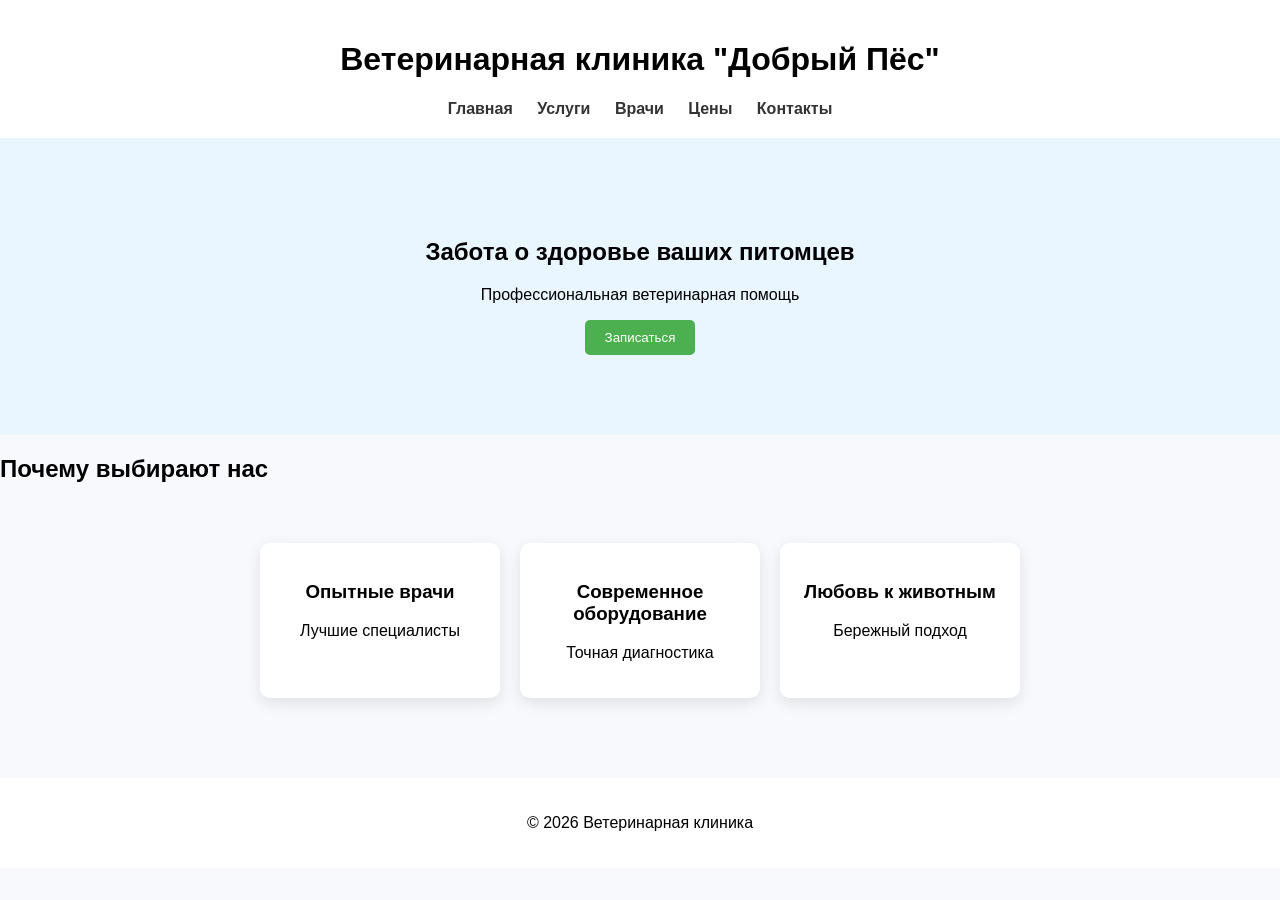
==== index.html @ 3c35ace8 "1" ====
<!DOCTYPE html>
<html lang="ru">
<head>
<meta charset="UTF-8">
<title>Ветеринарная клиника</title>
<link rel="stylesheet" href="style.css">
</head>

<body>

<header>
<h1>Ветеринарная клиника "Добрый Пёс"</h1>

<nav>
<a href="index.html">Главная</a>
<a href="services.html">Услуги</a>
<a href="doctors.html">Врачи</a>
<a href="prices.html">Цены</a>
<a href="contacts.html">Контакты</a>
</nav>
</header>

<section class="hero">
<h2>Забота о здоровье ваших питомцев</h2>
<p>Профессиональная ветеринарная помощь</p>
<button>Записаться</button>
</section>

<section class="info">
<h2>Почему выбирают нас</h2>

<div class="cards">

<div class="card">
<h3>Опытные врачи</h3>
<p>Лучшие специалисты</p>
</div>

<div class="card">
<h3>Современное оборудование</h3>
<p>Точная диагностика</p>
</div>

<div class="card">
<h3>Любовь к животным</h3>
<p>Бережный подход</p>
</div>

</div>
</section>

<footer>
<p>© 2026 Ветеринарная клиника</p>
</footer>

</body>
</html>
---- style.css ----
body{
font-family: Arial;
margin:0;
background:#f7f9fc;
}

header{
background:white;
padding:20px;
text-align:center;
box-shadow:0 2px 10px rgba(0,0,0,0.1);
}

nav a{
margin:10px;
text-decoration:none;
color:#333;
font-weight:bold;
}

.hero{
text-align:center;
padding:80px;
background:#e9f5ff;
}

button{
padding:10px 20px;
background:#4CAF50;
color:white;
border:none;
border-radius:5px;
}

.cards{
display:flex;
justify-content:center;
gap:20px;
padding:40px;
}

.card{
background:white;
padding:20px;
border-radius:10px;
box-shadow:0 5px 15px rgba(0,0,0,0.1);
width:200px;
text-align:center;
}

footer{
text-align:center;
padding:20px;
background:white;
margin-top:40px;
}
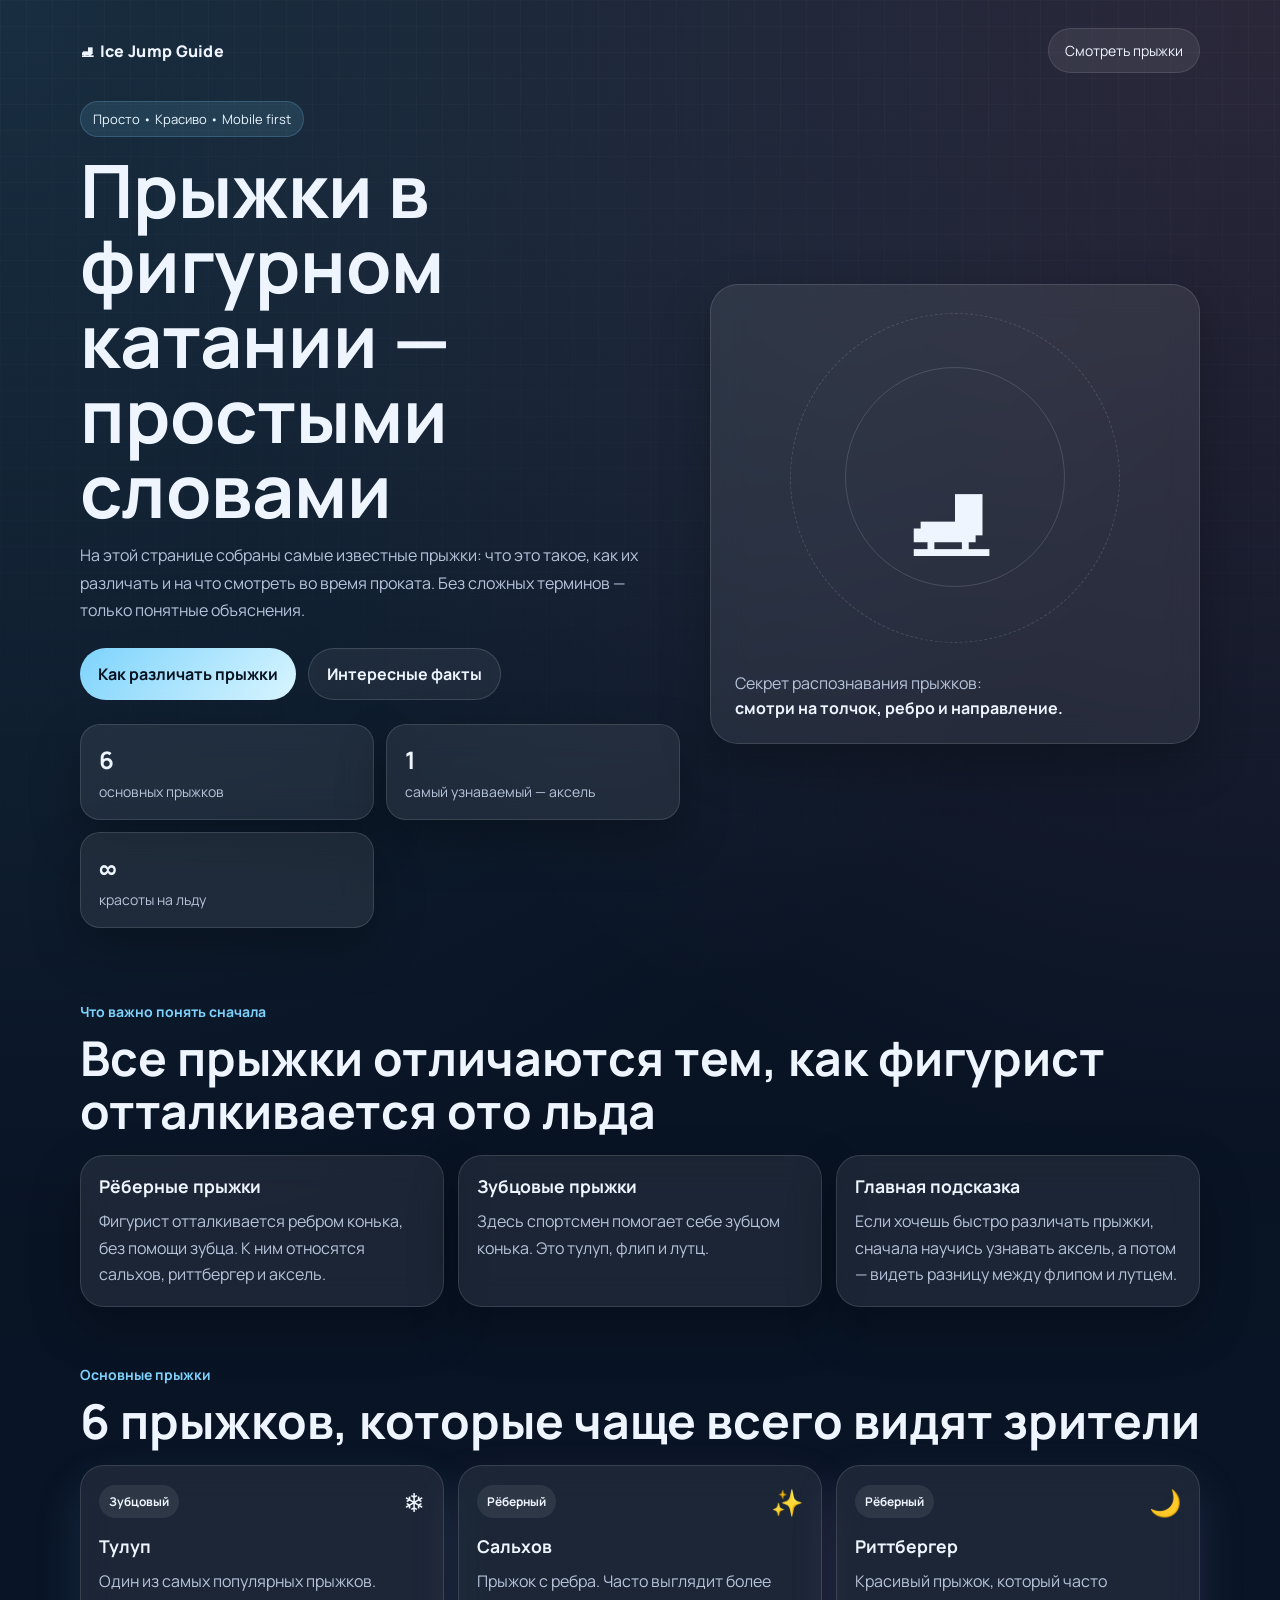
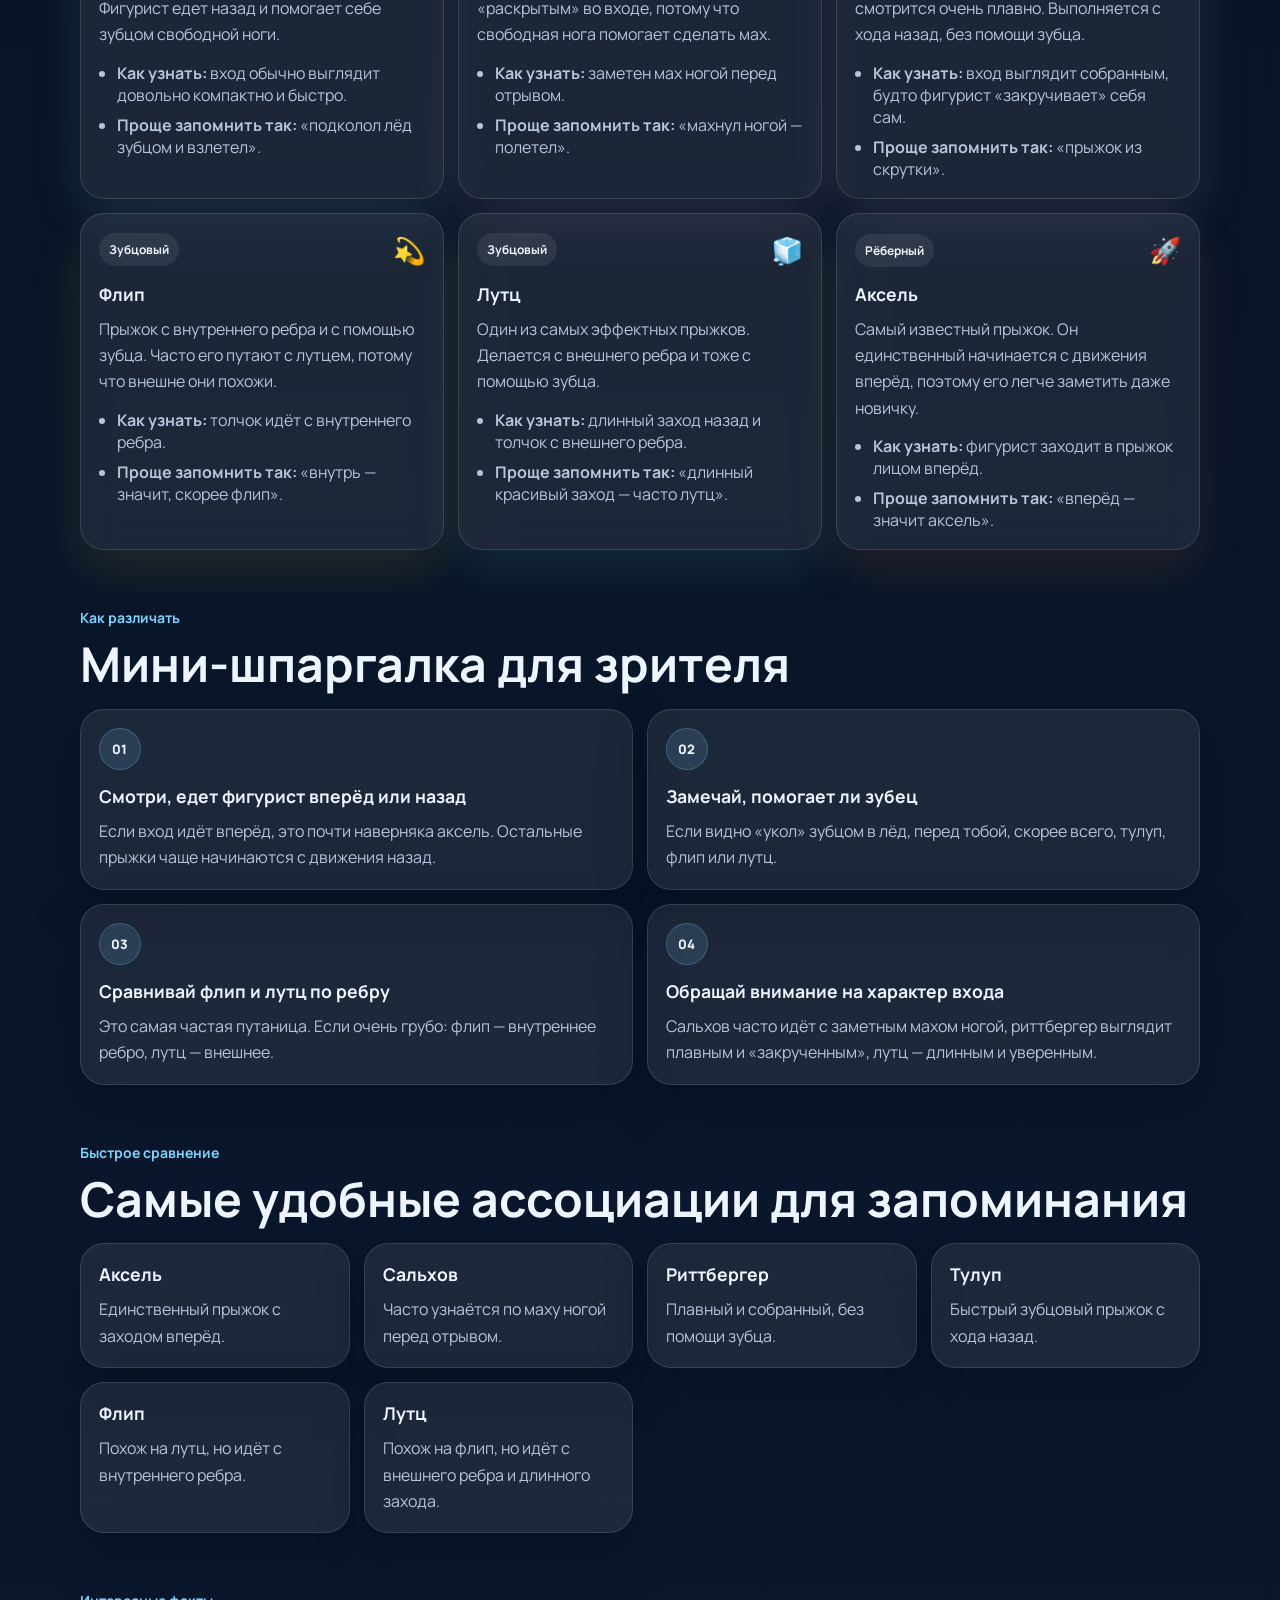
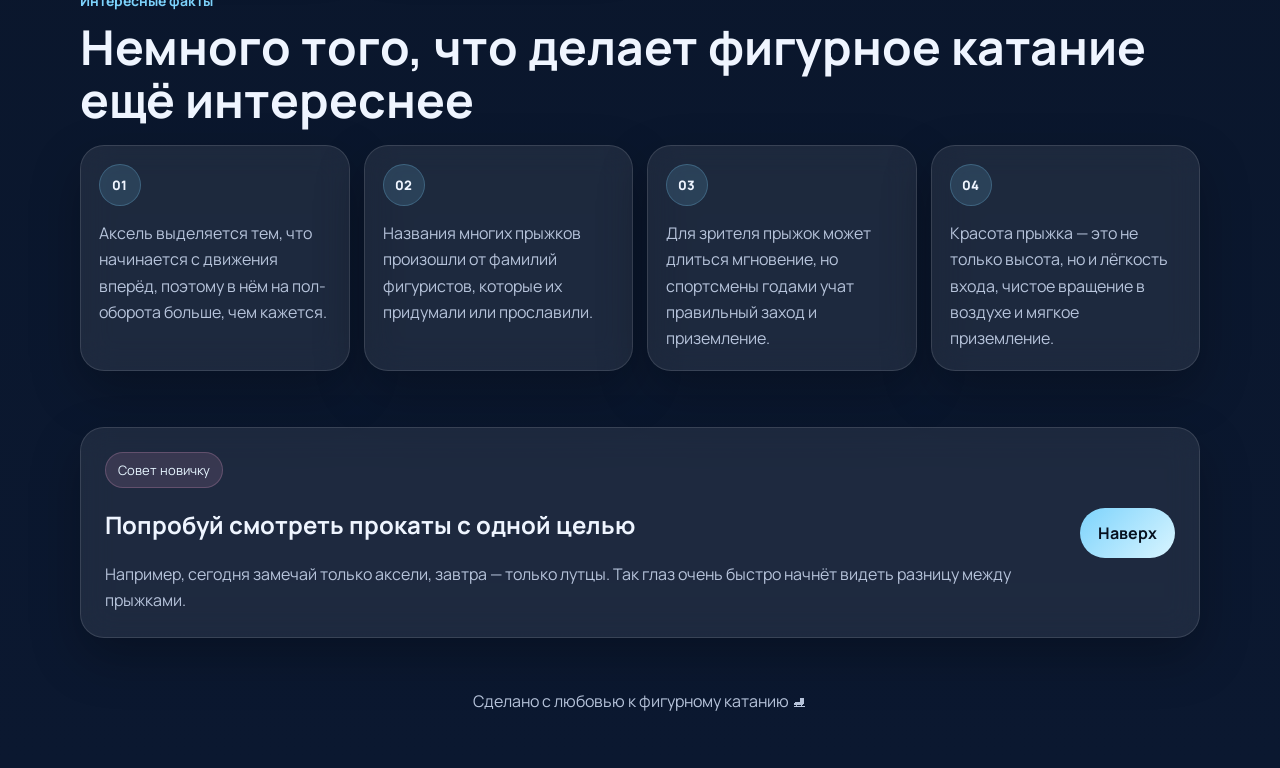
==== commit 9872c71e: "ss" ====
--- a/index.html
+++ b/index.html
@@ -1,57 +1,325 @@
 <!DOCTYPE html>
 <html lang="ru">
 <head>
-<meta charset="UTF-8">
-<title>Ветеринарная клиника</title>
-<link rel="stylesheet" href="style.css">
+  <meta charset="UTF-8" />
+  <meta name="viewport" content="width=device-width, initial-scale=1.0" />
+  <title>Прыжки в фигурном катании</title>
+  <meta name="description" content="Красивый mobile-first сайт о прыжках в фигурном катании: простые объяснения, как различать прыжки и интересные факты." />
+  <link rel="preconnect" href="https://fonts.googleapis.com">
+  <link rel="preconnect" href="https://fonts.gstatic.com" crossorigin>
+  <link href="https://fonts.googleapis.com/css2?family=Manrope:wght@400;500;700;800&display=swap" rel="stylesheet">
+  <link rel="stylesheet" href="style.css" />
 </head>
-
 <body>
-
-<header>
-<h1>Ветеринарная клиника "Добрый Пёс"</h1>
-
-<nav>
-<a href="index.html">Главная</a>
-<a href="services.html">Услуги</a>
-<a href="doctors.html">Врачи</a>
-<a href="prices.html">Цены</a>
-<a href="contacts.html">Контакты</a>
-</nav>
-</header>
-
-<section class="hero">
-<h2>Забота о здоровье ваших питомцев</h2>
-<p>Профессиональная ветеринарная помощь</p>
-<button>Записаться</button>
-</section>
-
-<section class="info">
-<h2>Почему выбирают нас</h2>
-
-<div class="cards">
-
-<div class="card">
-<h3>Опытные врачи</h3>
-<p>Лучшие специалисты</p>
-</div>
-
-<div class="card">
-<h3>Современное оборудование</h3>
-<p>Точная диагностика</p>
-</div>
-
-<div class="card">
-<h3>Любовь к животным</h3>
-<p>Бережный подход</p>
-</div>
-
-</div>
-</section>
-
-<footer>
-<p>© 2026 Ветеринарная клиника</p>
-</footer>
-
+  <div class="page-bg"></div>
+
+  <header class="hero container">
+    <nav class="nav">
+      <div class="logo">⛸ Ice Jump Guide</div>
+      <a class="nav-btn" href="#jumps">Смотреть прыжки</a>
+    </nav>
+
+    <div class="hero__content">
+      <div class="hero__text">
+        <span class="badge">Просто • Красиво • Mobile first</span>
+        <h1>Прыжки в фигурном катании — простыми словами</h1>
+        <p>
+          На этой странице собраны самые известные прыжки: что это такое,
+          как их различать и на что смотреть во время проката.
+          Без сложных терминов — только понятные объяснения.
+        </p>
+
+        <div class="hero__actions">
+          <a href="#difference" class="btn btn--primary">Как различать прыжки</a>
+          <a href="#facts" class="btn btn--secondary">Интересные факты</a>
+        </div>
+
+        <div class="stats">
+          <article class="stat-card">
+            <strong>6</strong>
+            <span>основных прыжков</span>
+          </article>
+          <article class="stat-card">
+            <strong>1</strong>
+            <span>самый узнаваемый — аксель</span>
+          </article>
+          <article class="stat-card">
+            <strong>∞</strong>
+            <span>красоты на льду</span>
+          </article>
+        </div>
+      </div>
+
+      <div class="hero__visual" aria-hidden="true">
+        <div class="skater-card glass">
+          <div class="orbit orbit--1"></div>
+          <div class="orbit orbit--2"></div>
+          <div class="skater">⛸</div>
+          <p>Секрет распознавания прыжков:</p>
+          <strong>смотри на толчок, ребро и направление.</strong>
+        </div>
+      </div>
+    </div>
+  </header>
+
+  <main>
+    <section class="section container" id="about">
+      <div class="section-title">
+        <span>Что важно понять сначала</span>
+        <h2>Все прыжки отличаются тем, как фигурист отталкивается ото льда</h2>
+      </div>
+
+      <div class="info-grid">
+        <article class="info-card glass">
+          <h3>Рёберные прыжки</h3>
+          <p>
+            Фигурист отталкивается ребром конька, без помощи зубца.
+            К ним относятся сальхов, риттбергер и аксель.
+          </p>
+        </article>
+        <article class="info-card glass">
+          <h3>Зубцовые прыжки</h3>
+          <p>
+            Здесь спортсмен помогает себе зубцом конька.
+            Это тулуп, флип и лутц.
+          </p>
+        </article>
+        <article class="info-card glass">
+          <h3>Главная подсказка</h3>
+          <p>
+            Если хочешь быстро различать прыжки, сначала научись узнавать аксель,
+            а потом — видеть разницу между флипом и лутцем.
+          </p>
+        </article>
+      </div>
+    </section>
+
+    <section class="section container" id="jumps">
+      <div class="section-title">
+        <span>Основные прыжки</span>
+        <h2>6 прыжков, которые чаще всего видят зрители</h2>
+      </div>
+
+      <div class="jump-grid">
+        <article class="jump-card glass accent-blue">
+          <div class="jump-card__top">
+            <span class="jump-tag">Зубцовый</span>
+            <span class="jump-icon">❄️</span>
+          </div>
+          <h3>Тулуп</h3>
+          <p>
+            Один из самых популярных прыжков. Фигурист едет назад и помогает себе
+            зубцом свободной ноги.
+          </p>
+          <ul>
+            <li><strong>Как узнать:</strong> вход обычно выглядит довольно компактно и быстро.</li>
+            <li><strong>Проще запомнить так:</strong> «подколол лёд зубцом и взлетел».</li>
+          </ul>
+        </article>
+
+        <article class="jump-card glass accent-pink">
+          <div class="jump-card__top">
+            <span class="jump-tag">Рёберный</span>
+            <span class="jump-icon">✨</span>
+          </div>
+          <h3>Сальхов</h3>
+          <p>
+            Прыжок с ребра. Часто выглядит более «раскрытым» во входе, потому что
+            свободная нога помогает сделать мах.
+          </p>
+          <ul>
+            <li><strong>Как узнать:</strong> заметен мах ногой перед отрывом.</li>
+            <li><strong>Проще запомнить так:</strong> «махнул ногой — полетел».</li>
+          </ul>
+        </article>
+
+        <article class="jump-card glass accent-lilac">
+          <div class="jump-card__top">
+            <span class="jump-tag">Рёберный</span>
+            <span class="jump-icon">🌙</span>
+          </div>
+          <h3>Риттбергер</h3>
+          <p>
+            Красивый прыжок, который часто смотрится очень плавно. Выполняется с хода назад,
+            без помощи зубца.
+          </p>
+          <ul>
+            <li><strong>Как узнать:</strong> вход выглядит собранным, будто фигурист «закручивает» себя сам.</li>
+            <li><strong>Проще запомнить так:</strong> «прыжок из скрутки».</li>
+          </ul>
+        </article>
+
+        <article class="jump-card glass accent-gold">
+          <div class="jump-card__top">
+            <span class="jump-tag">Зубцовый</span>
+            <span class="jump-icon">💫</span>
+          </div>
+          <h3>Флип</h3>
+          <p>
+            Прыжок с внутреннего ребра и с помощью зубца. Часто его путают с лутцем,
+            потому что внешне они похожи.
+          </p>
+          <ul>
+            <li><strong>Как узнать:</strong> толчок идёт с внутреннего ребра.</li>
+            <li><strong>Проще запомнить так:</strong> «внутрь — значит, скорее флип».</li>
+          </ul>
+        </article>
+
+        <article class="jump-card glass accent-mint">
+          <div class="jump-card__top">
+            <span class="jump-tag">Зубцовый</span>
+            <span class="jump-icon">🧊</span>
+          </div>
+          <h3>Лутц</h3>
+          <p>
+            Один из самых эффектных прыжков. Делается с внешнего ребра и тоже с помощью зубца.
+          </p>
+          <ul>
+            <li><strong>Как узнать:</strong> длинный заход назад и толчок с внешнего ребра.</li>
+            <li><strong>Проще запомнить так:</strong> «длинный красивый заход — часто лутц».</li>
+          </ul>
+        </article>
+
+        <article class="jump-card glass accent-coral">
+          <div class="jump-card__top">
+            <span class="jump-tag">Рёберный</span>
+            <span class="jump-icon">🚀</span>
+          </div>
+          <h3>Аксель</h3>
+          <p>
+            Самый известный прыжок. Он единственный начинается с движения вперёд,
+            поэтому его легче заметить даже новичку.
+          </p>
+          <ul>
+            <li><strong>Как узнать:</strong> фигурист заходит в прыжок лицом вперёд.</li>
+            <li><strong>Проще запомнить так:</strong> «вперёд — значит аксель».</li>
+          </ul>
+        </article>
+      </div>
+    </section>
+
+    <section class="section container" id="difference">
+      <div class="section-title">
+        <span>Как различать</span>
+        <h2>Мини-шпаргалка для зрителя</h2>
+      </div>
+
+      <div class="steps">
+        <article class="step glass">
+          <span class="step-num">01</span>
+          <h3>Смотри, едет фигурист вперёд или назад</h3>
+          <p>
+            Если вход идёт вперёд, это почти наверняка аксель.
+            Остальные прыжки чаще начинаются с движения назад.
+          </p>
+        </article>
+
+        <article class="step glass">
+          <span class="step-num">02</span>
+          <h3>Замечай, помогает ли зубец</h3>
+          <p>
+            Если видно «укол» зубцом в лёд, перед тобой, скорее всего,
+            тулуп, флип или лутц.
+          </p>
+        </article>
+
+        <article class="step glass">
+          <span class="step-num">03</span>
+          <h3>Сравнивай флип и лутц по ребру</h3>
+          <p>
+            Это самая частая путаница. Если очень грубо:
+            флип — внутреннее ребро, лутц — внешнее.
+          </p>
+        </article>
+
+        <article class="step glass">
+          <span class="step-num">04</span>
+          <h3>Обращай внимание на характер входа</h3>
+          <p>
+            Сальхов часто идёт с заметным махом ногой, риттбергер выглядит
+            плавным и «закрученным», лутц — длинным и уверенным.
+          </p>
+        </article>
+      </div>
+    </section>
+
+    <section class="section container" id="compare">
+      <div class="section-title">
+        <span>Быстрое сравнение</span>
+        <h2>Самые удобные ассоциации для запоминания</h2>
+      </div>
+
+      <div class="compare-grid">
+        <article class="compare-card glass">
+          <h3>Аксель</h3>
+          <p>Единственный прыжок с заходом вперёд.</p>
+        </article>
+        <article class="compare-card glass">
+          <h3>Сальхов</h3>
+          <p>Часто узнаётся по маху ногой перед отрывом.</p>
+        </article>
+        <article class="compare-card glass">
+          <h3>Риттбергер</h3>
+          <p>Плавный и собранный, без помощи зубца.</p>
+        </article>
+        <article class="compare-card glass">
+          <h3>Тулуп</h3>
+          <p>Быстрый зубцовый прыжок с хода назад.</p>
+        </article>
+        <article class="compare-card glass">
+          <h3>Флип</h3>
+          <p>Похож на лутц, но идёт с внутреннего ребра.</p>
+        </article>
+        <article class="compare-card glass">
+          <h3>Лутц</h3>
+          <p>Похож на флип, но идёт с внешнего ребра и длинного захода.</p>
+        </article>
+      </div>
+    </section>
+
+    <section class="section container" id="facts">
+      <div class="section-title">
+        <span>Интересные факты</span>
+        <h2>Немного того, что делает фигурное катание ещё интереснее</h2>
+      </div>
+
+      <div class="facts-grid">
+        <article class="fact-card glass">
+          <span>01</span>
+          <p>Аксель выделяется тем, что начинается с движения вперёд, поэтому в нём на пол-оборота больше, чем кажется.</p>
+        </article>
+        <article class="fact-card glass">
+          <span>02</span>
+          <p>Названия многих прыжков произошли от фамилий фигуристов, которые их придумали или прославили.</p>
+        </article>
+        <article class="fact-card glass">
+          <span>03</span>
+          <p>Для зрителя прыжок может длиться мгновение, но спортсмены годами учат правильный заход и приземление.</p>
+        </article>
+        <article class="fact-card glass">
+          <span>04</span>
+          <p>Красота прыжка — это не только высота, но и лёгкость входа, чистое вращение в воздухе и мягкое приземление.</p>
+        </article>
+      </div>
+    </section>
+
+    <section class="section container" id="tips">
+      <div class="tips glass">
+        <div>
+          <span class="badge badge--soft">Совет новичку</span>
+          <h2>Попробуй смотреть прокаты с одной целью</h2>
+          <p>
+            Например, сегодня замечай только аксели, завтра — только лутцы.
+            Так глаз очень быстро начнёт видеть разницу между прыжками.
+          </p>
+        </div>
+        <a class="btn btn--primary" href="#top" onclick="window.scrollTo({ top: 0, behavior: 'smooth' }); return false;">Наверх</a>
+      </div>
+    </section>
+  </main>
+
+  <footer class="footer container">
+    <p>Сделано с любовью к фигурному катанию ⛸</p>
+  </footer>
 </body>
-</html>+</html>
--- a/style.css
+++ b/style.css
@@ -1,56 +1,442 @@
-body{
-font-family: Arial;
-margin:0;
-background:#f7f9fc;
-}
-
-header{
-background:white;
-padding:20px;
-text-align:center;
-box-shadow:0 2px 10px rgba(0,0,0,0.1);
-}
-
-nav a{
-margin:10px;
-text-decoration:none;
-color:#333;
-font-weight:bold;
-}
-
-.hero{
-text-align:center;
-padding:80px;
-background:#e9f5ff;
-}
-
-button{
-padding:10px 20px;
-background:#4CAF50;
-color:white;
-border:none;
-border-radius:5px;
-}
-
-.cards{
-display:flex;
-justify-content:center;
-gap:20px;
-padding:40px;
-}
-
-.card{
-background:white;
-padding:20px;
-border-radius:10px;
-box-shadow:0 5px 15px rgba(0,0,0,0.1);
-width:200px;
-text-align:center;
-}
-
-footer{
-text-align:center;
-padding:20px;
-background:white;
-margin-top:40px;
-}+:root {
+  --bg: #07111f;
+  --bg-soft: #0e1b31;
+  --text: #eff5ff;
+  --muted: #b7c4db;
+  --card: rgba(255, 255, 255, 0.08);
+  --stroke: rgba(255, 255, 255, 0.12);
+  --primary: #7dd3fc;
+  --secondary: #f9a8d4;
+  --accent: #c4b5fd;
+  --shadow: 0 20px 50px rgba(0, 0, 0, 0.25);
+  --radius: 24px;
+  --container: 1120px;
+}
+
+* {
+  box-sizing: border-box;
+}
+
+html {
+  scroll-behavior: smooth;
+}
+
+body {
+  margin: 0;
+  font-family: 'Manrope', system-ui, -apple-system, BlinkMacSystemFont, 'Segoe UI', sans-serif;
+  color: var(--text);
+  background:
+    radial-gradient(circle at top left, rgba(125, 211, 252, 0.15), transparent 30%),
+    radial-gradient(circle at top right, rgba(249, 168, 212, 0.15), transparent 28%),
+    linear-gradient(180deg, #07111f 0%, #091426 40%, #0b1830 100%);
+  min-height: 100vh;
+}
+
+img {
+  max-width: 100%;
+  display: block;
+}
+
+.page-bg {
+  position: fixed;
+  inset: 0;
+  pointer-events: none;
+  background-image:
+    linear-gradient(rgba(255, 255, 255, 0.025) 1px, transparent 1px),
+    linear-gradient(90deg, rgba(255, 255, 255, 0.025) 1px, transparent 1px);
+  background-size: 26px 26px;
+  mask-image: linear-gradient(180deg, rgba(0,0,0,0.85), rgba(0,0,0,0.2));
+}
+
+.container {
+  width: min(calc(100% - 32px), var(--container));
+  margin-inline: auto;
+}
+
+.hero {
+  padding: 20px 0 32px;
+}
+
+.nav {
+  display: flex;
+  align-items: center;
+  justify-content: space-between;
+  gap: 16px;
+  margin-bottom: 28px;
+}
+
+.logo {
+  font-weight: 800;
+  letter-spacing: 0.02em;
+}
+
+.nav-btn,
+.btn {
+  text-decoration: none;
+  display: inline-flex;
+  align-items: center;
+  justify-content: center;
+  border-radius: 999px;
+  transition: transform 0.25s ease, background 0.25s ease, border-color 0.25s ease;
+}
+
+.nav-btn {
+  padding: 12px 16px;
+  font-size: 14px;
+  color: var(--text);
+  background: rgba(255, 255, 255, 0.08);
+  border: 1px solid rgba(255, 255, 255, 0.1);
+}
+
+.nav-btn:hover,
+.btn:hover {
+  transform: translateY(-2px);
+}
+
+.hero__content {
+  display: grid;
+  gap: 22px;
+}
+
+.badge {
+  display: inline-flex;
+  padding: 8px 12px;
+  border-radius: 999px;
+  font-size: 13px;
+  color: #e6f5ff;
+  background: rgba(125, 211, 252, 0.12);
+  border: 1px solid rgba(125, 211, 252, 0.2);
+}
+
+.badge--soft {
+  background: rgba(249, 168, 212, 0.12);
+  border-color: rgba(249, 168, 212, 0.22);
+}
+
+.hero h1 {
+  font-size: clamp(2rem, 8vw, 4.6rem);
+  line-height: 1.02;
+  margin: 16px 0 14px;
+}
+
+.hero p {
+  color: var(--muted);
+  font-size: 16px;
+  line-height: 1.7;
+  margin: 0;
+}
+
+.hero__actions {
+  display: flex;
+  flex-direction: column;
+  gap: 12px;
+  margin-top: 24px;
+}
+
+.btn {
+  min-height: 50px;
+  padding: 14px 18px;
+  font-weight: 700;
+}
+
+.btn--primary {
+  color: #07111f;
+  background: linear-gradient(135deg, var(--primary), #d9f5ff);
+}
+
+.btn--secondary {
+  color: var(--text);
+  background: rgba(255, 255, 255, 0.06);
+  border: 1px solid rgba(255, 255, 255, 0.14);
+}
+
+.stats {
+  display: grid;
+  grid-template-columns: 1fr;
+  gap: 12px;
+  margin-top: 24px;
+}
+
+.stat-card,
+.glass {
+  background: var(--card);
+  backdrop-filter: blur(16px);
+  -webkit-backdrop-filter: blur(16px);
+  border: 1px solid var(--stroke);
+  box-shadow: var(--shadow);
+}
+
+.stat-card {
+  border-radius: 20px;
+  padding: 16px;
+}
+
+.stat-card strong {
+  display: block;
+  font-size: 24px;
+}
+
+.stat-card span {
+  display: block;
+  margin-top: 6px;
+  color: var(--muted);
+  font-size: 14px;
+}
+
+.skater-card {
+  position: relative;
+  overflow: hidden;
+  border-radius: 28px;
+  min-height: 320px;
+  padding: 24px;
+  display: flex;
+  flex-direction: column;
+  justify-content: flex-end;
+}
+
+.skater {
+  position: absolute;
+  inset: 50% auto auto 50%;
+  transform: translate(-50%, -50%);
+  font-size: 72px;
+  z-index: 2;
+}
+
+.orbit {
+  position: absolute;
+  border-radius: 999px;
+  border: 1px solid rgba(255, 255, 255, 0.14);
+}
+
+.orbit--1 {
+  width: 180px;
+  height: 180px;
+  top: 48px;
+  left: 50%;
+  transform: translateX(-50%);
+}
+
+.orbit--2 {
+  width: 260px;
+  height: 260px;
+  top: 8px;
+  left: 50%;
+  transform: translateX(-50%);
+  border-style: dashed;
+}
+
+.skater-card p,
+.skater-card strong {
+  position: relative;
+  z-index: 2;
+}
+
+.section {
+  padding: 28px 0;
+}
+
+.section-title {
+  margin-bottom: 18px;
+}
+
+.section-title span {
+  color: var(--primary);
+  font-weight: 700;
+  font-size: 14px;
+}
+
+.section-title h2 {
+  font-size: clamp(1.6rem, 5vw, 3rem);
+  line-height: 1.1;
+  margin: 10px 0 0;
+}
+
+.info-grid,
+.jump-grid,
+.steps,
+.compare-grid,
+.facts-grid {
+  display: grid;
+  grid-template-columns: 1fr;
+  gap: 14px;
+}
+
+.info-card,
+.jump-card,
+.step,
+.compare-card,
+.fact-card,
+.tips {
+  border-radius: var(--radius);
+  padding: 18px;
+}
+
+.info-card h3,
+.jump-card h3,
+.step h3,
+.compare-card h3 {
+  margin: 0 0 10px;
+  font-size: 1.1rem;
+}
+
+.info-card p,
+.jump-card p,
+.step p,
+.compare-card p,
+.fact-card p,
+.tips p {
+  margin: 0;
+  color: var(--muted);
+  line-height: 1.65;
+}
+
+.jump-card__top {
+  display: flex;
+  align-items: center;
+  justify-content: space-between;
+  margin-bottom: 14px;
+}
+
+.jump-tag {
+  display: inline-flex;
+  padding: 8px 10px;
+  border-radius: 999px;
+  font-size: 12px;
+  font-weight: 700;
+  background: rgba(255, 255, 255, 0.08);
+}
+
+.jump-icon {
+  font-size: 26px;
+}
+
+.jump-card ul {
+  padding-left: 18px;
+  margin: 14px 0 0;
+  color: var(--muted);
+}
+
+.jump-card li + li {
+  margin-top: 8px;
+}
+
+.accent-blue { box-shadow: 0 20px 50px rgba(125, 211, 252, 0.12); }
+.accent-pink { box-shadow: 0 20px 50px rgba(249, 168, 212, 0.12); }
+.accent-lilac { box-shadow: 0 20px 50px rgba(196, 181, 253, 0.12); }
+.accent-gold { box-shadow: 0 20px 50px rgba(253, 224, 71, 0.10); }
+.accent-mint { box-shadow: 0 20px 50px rgba(110, 231, 183, 0.10); }
+.accent-coral { box-shadow: 0 20px 50px rgba(251, 146, 60, 0.10); }
+
+.step {
+  position: relative;
+}
+
+.step-num,
+.fact-card span {
+  display: inline-flex;
+  width: 42px;
+  height: 42px;
+  border-radius: 50%;
+  align-items: center;
+  justify-content: center;
+  margin-bottom: 14px;
+  font-size: 13px;
+  font-weight: 800;
+  background: rgba(125, 211, 252, 0.14);
+  border: 1px solid rgba(125, 211, 252, 0.24);
+}
+
+.compare-card,
+.fact-card {
+  min-height: 100%;
+}
+
+.tips {
+  display: grid;
+  gap: 18px;
+  align-items: center;
+}
+
+.footer {
+  padding: 8px 0 40px;
+  color: var(--muted);
+  text-align: center;
+}
+
+@media (min-width: 680px) {
+  .hero {
+    padding-top: 28px;
+    padding-bottom: 44px;
+  }
+
+  .hero__actions {
+    flex-direction: row;
+    flex-wrap: wrap;
+  }
+
+  .stats,
+  .info-grid,
+  .steps,
+  .compare-grid,
+  .facts-grid {
+    grid-template-columns: repeat(2, minmax(0, 1fr));
+  }
+
+  .jump-grid {
+    grid-template-columns: repeat(2, minmax(0, 1fr));
+  }
+
+  .tips {
+    grid-template-columns: 1.5fr auto;
+    padding: 24px;
+  }
+}
+
+@media (min-width: 960px) {
+  .hero__content {
+    grid-template-columns: 1.1fr 0.9fr;
+    align-items: center;
+    gap: 30px;
+  }
+
+  .jump-grid {
+    grid-template-columns: repeat(3, minmax(0, 1fr));
+  }
+
+  .info-grid {
+    grid-template-columns: repeat(3, minmax(0, 1fr));
+  }
+
+  .steps {
+    grid-template-columns: repeat(2, minmax(0, 1fr));
+  }
+
+  .compare-grid,
+  .facts-grid {
+    grid-template-columns: repeat(4, minmax(0, 1fr));
+  }
+
+  .stat-card {
+    padding: 18px;
+  }
+
+  .skater-card {
+    min-height: 460px;
+  }
+
+  .skater {
+    font-size: 110px;
+  }
+
+  .orbit--1 {
+    width: 220px;
+    height: 220px;
+    top: 82px;
+  }
+
+  .orbit--2 {
+    width: 330px;
+    height: 330px;
+    top: 28px;
+  }
+}
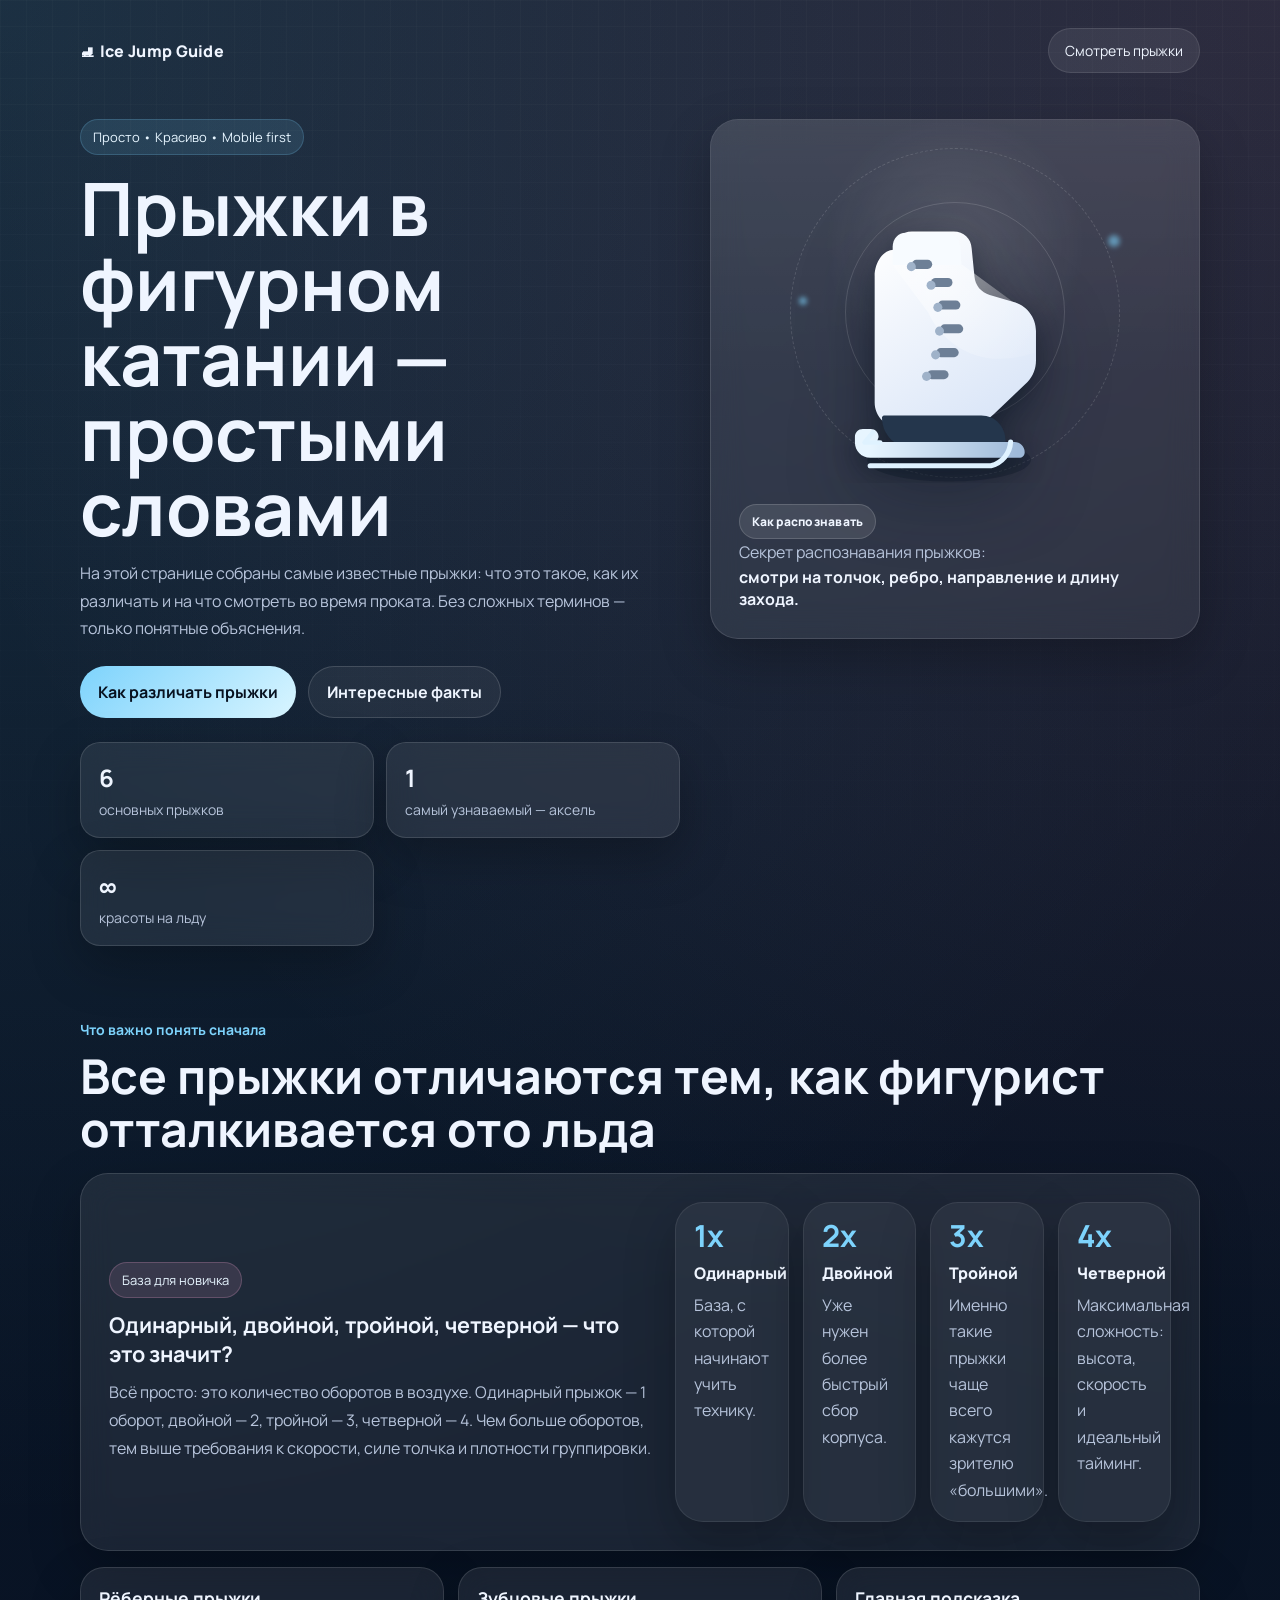
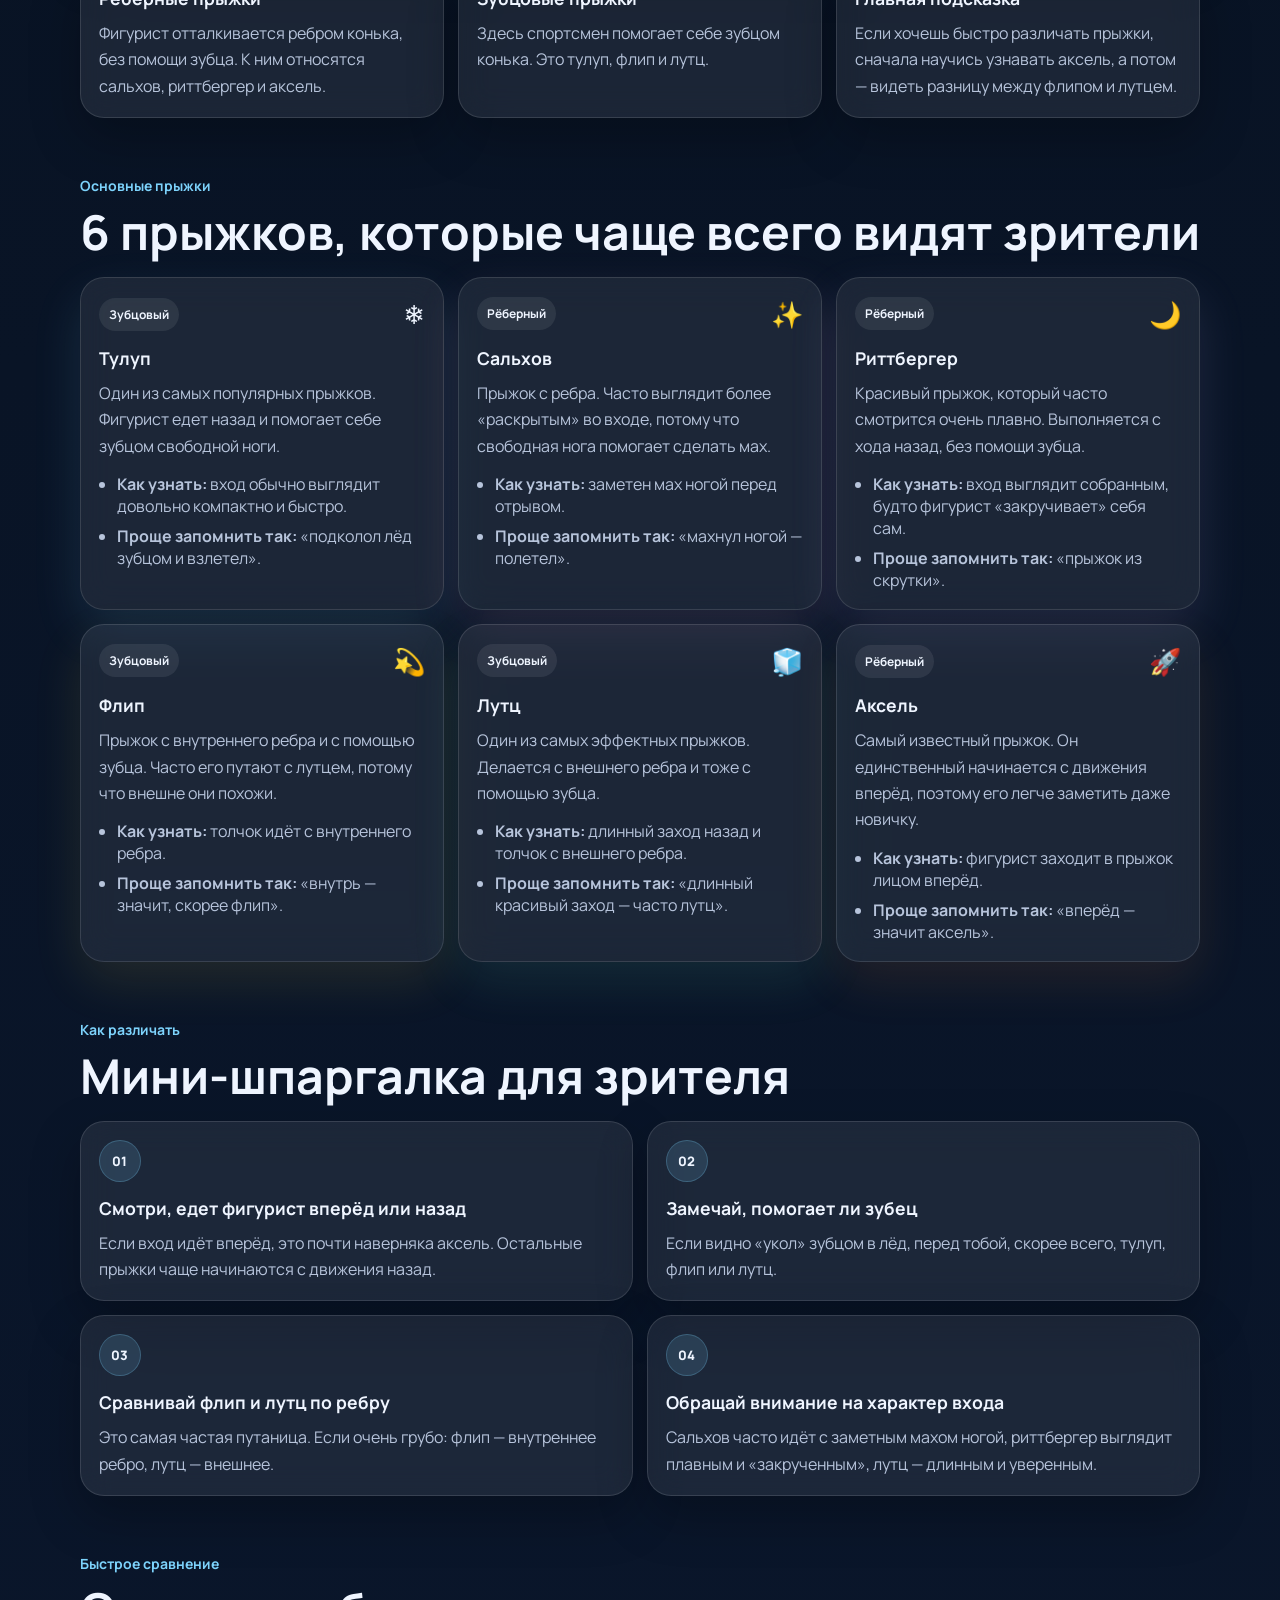
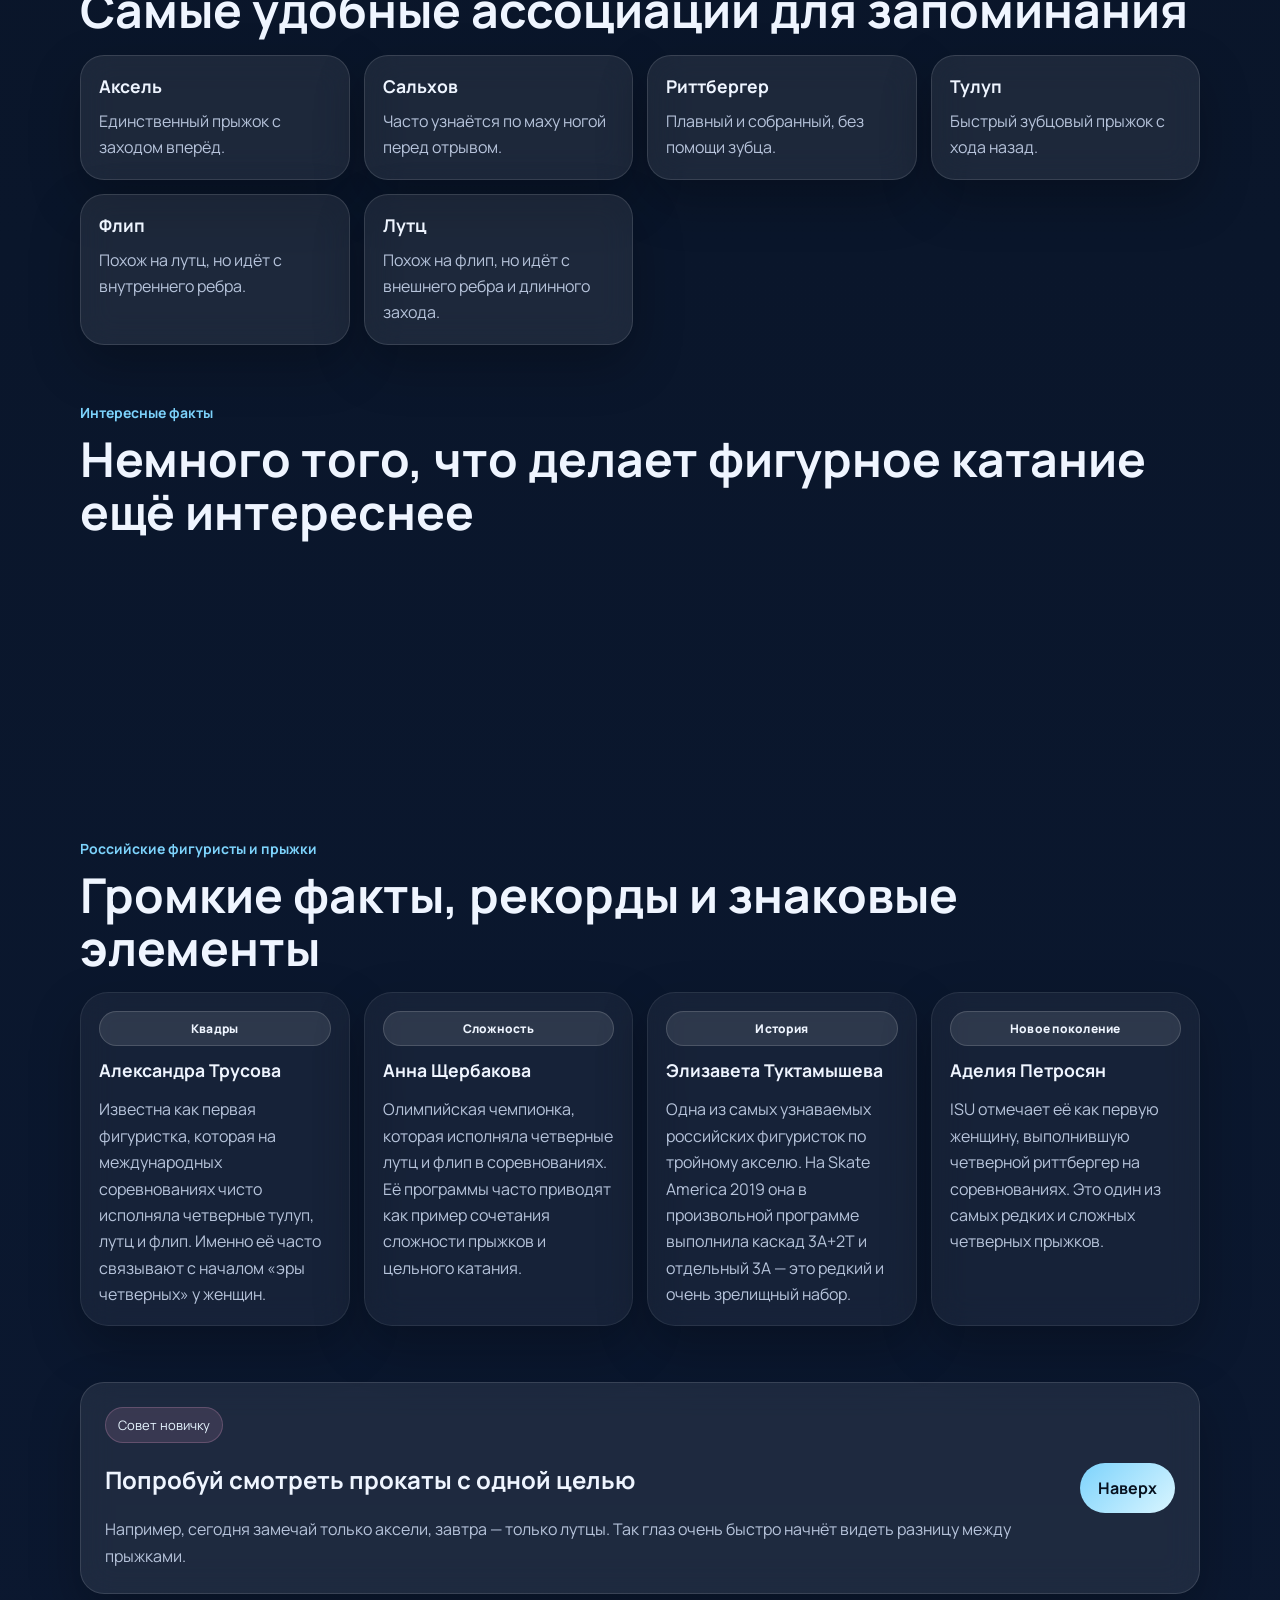
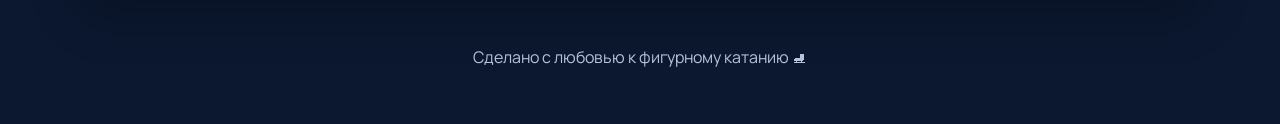
==== commit 2ddce55a: "sss" ====
--- a/index.html
+++ b/index.html
@@ -13,7 +13,7 @@
 <body>
   <div class="page-bg"></div>
 
-  <header class="hero container">
+  <header class="hero container" id="top">
     <nav class="nav">
       <div class="logo">⛸ Ice Jump Guide</div>
       <a class="nav-btn" href="#jumps">Смотреть прыжки</a>
@@ -54,9 +54,14 @@
         <div class="skater-card glass">
           <div class="orbit orbit--1"></div>
           <div class="orbit orbit--2"></div>
-          <div class="skater">⛸</div>
-          <p>Секрет распознавания прыжков:</p>
-          <strong>смотри на толчок, ребро и направление.</strong>
+          <div class="spark spark--1"></div>
+          <div class="spark spark--2"></div>
+          <img class="hero-skate" src="skate.svg" alt="" />
+          <div class="hero-note">
+            <span class="mini-badge">Как распознавать</span>
+            <p>Секрет распознавания прыжков:</p>
+            <strong>смотри на толчок, ребро, направление и длину захода.</strong>
+          </div>
         </div>
       </div>
     </div>
@@ -67,6 +72,24 @@
       <div class="section-title">
         <span>Что важно понять сначала</span>
         <h2>Все прыжки отличаются тем, как фигурист отталкивается ото льда</h2>
+      </div>
+
+      <div class="intro-panel glass">
+        <div>
+          <span class="badge badge--soft">База для новичка</span>
+          <h3>Одинарный, двойной, тройной, четверной — что это значит?</h3>
+          <p>
+            Всё просто: это количество оборотов в воздухе. Одинарный прыжок — 1 оборот,
+            двойной — 2, тройной — 3, четверной — 4.
+            Чем больше оборотов, тем выше требования к скорости, силе толчка и плотности группировки.
+          </p>
+        </div>
+        <div class="rotation-grid">
+          <article class="rotation-card"><strong>1x</strong><span>Одинарный</span><p>База, с которой начинают учить технику.</p></article>
+          <article class="rotation-card"><strong>2x</strong><span>Двойной</span><p>Уже нужен более быстрый сбор корпуса.</p></article>
+          <article class="rotation-card"><strong>3x</strong><span>Тройной</span><p>Именно такие прыжки чаще всего кажутся зрителю «большими».</p></article>
+          <article class="rotation-card"><strong>4x</strong><span>Четверной</span><p>Максимальная сложность: высота, скорость и идеальный тайминг.</p></article>
+        </div>
       </div>
 
       <div class="info-grid">
@@ -286,19 +309,43 @@
       <div class="facts-grid">
         <article class="fact-card glass">
           <span>01</span>
-          <p>Аксель выделяется тем, что начинается с движения вперёд, поэтому в нём на пол-оборота больше, чем кажется.</p>
+          <p>Аксель начинается с движения вперёд, поэтому в нём всегда на пол-оборота больше, чем в других прыжках той же «категории».</p>
         </article>
         <article class="fact-card glass">
           <span>02</span>
-          <p>Названия многих прыжков произошли от фамилий фигуристов, которые их придумали или прославили.</p>
+          <p>Названия многих прыжков произошли от фамилий фигуристов: аксель, сальхов и лутц — это не случайные слова, а часть истории спорта.</p>
         </article>
         <article class="fact-card glass">
           <span>03</span>
-          <p>Для зрителя прыжок может длиться мгновение, но спортсмены годами учат правильный заход и приземление.</p>
+          <p>Для зрителя прыжок длится секунду, но спортсмены годами тренируют только заход, выезд и приземление, чтобы всё выглядело легко.</p>
         </article>
         <article class="fact-card glass">
           <span>04</span>
-          <p>Красота прыжка — это не только высота, но и лёгкость входа, чистое вращение в воздухе и мягкое приземление.</p>
+          <p>Красота прыжка — это не только высота. Очень ценятся тихое приземление, уверенный выезд и ощущение, будто элемент сделан «без усилий».</p>
+        </article>
+      </div>
+
+      <div class="section-title section-title--compact">
+        <span>Российские фигуристы и прыжки</span>
+        <h2>Громкие факты, рекорды и знаковые элементы</h2>
+      </div>
+
+      <div class="russian-facts">
+        <article class="record-card glass">
+          <div class="record-card__head"><span class="record-pill">Квадры</span><strong>Александра Трусова</strong></div>
+          <p>Известна как первая фигуристка, которая на международных соревнованиях чисто исполняла четверные тулуп, лутц и флип. Именно её часто связывают с началом «эры четверных» у женщин.</p>
+        </article>
+        <article class="record-card glass">
+          <div class="record-card__head"><span class="record-pill">Сложность</span><strong>Анна Щербакова</strong></div>
+          <p>Олимпийская чемпионка, которая исполняла четверные лутц и флип в соревнованиях. Её программы часто приводят как пример сочетания сложности прыжков и цельного катания.</p>
+        </article>
+        <article class="record-card glass">
+          <div class="record-card__head"><span class="record-pill">История</span><strong>Элизавета Туктамышева</strong></div>
+          <p>Одна из самых узнаваемых российских фигуристок по тройному акселю. На Skate America 2019 она в произвольной программе выполнила каскад 3A+2T и отдельный 3A — это редкий и очень зрелищный набор.</p>
+        </article>
+        <article class="record-card glass">
+          <div class="record-card__head"><span class="record-pill">Новое поколение</span><strong>Аделия Петросян</strong></div>
+          <p>ISU отмечает её как первую женщину, выполнившую четверной риттбергер на соревнованиях. Это один из самых редких и сложных четверных прыжков.</p>
         </article>
       </div>
     </section>
@@ -321,5 +368,17 @@
   <footer class="footer container">
     <p>Сделано с любовью к фигурному катанию ⛸</p>
   </footer>
+  <script>
+    const cards = document.querySelectorAll('.jump-card, .info-card, .step, .compare-card, .fact-card, .record-card, .rotation-card, .stat-card');
+    const observer = new IntersectionObserver((entries) => {
+      entries.forEach((entry) => {
+        if (entry.isIntersecting) entry.target.classList.add('is-visible');
+      });
+    }, { threshold: 0.14 });
+    cards.forEach((card, index) => {
+      card.style.transitionDelay = `${index % 6 * 70}ms`;
+      observer.observe(card);
+    });
+  </script>
 </body>
 </html>
--- a/style.css
+++ b/style.css
@@ -440,3 +440,251 @@
     top: 28px;
   }
 }
+
+
+.hero__text {
+  position: relative;
+  z-index: 2;
+}
+
+.hero__visual {
+  align-self: start;
+}
+
+.skater-card::before {
+  content: "";
+  position: absolute;
+  inset: 0;
+  background: radial-gradient(circle at 50% 24%, rgba(255,255,255,0.12), transparent 28%), linear-gradient(180deg, rgba(255,255,255,0.06), transparent 50%);
+  pointer-events: none;
+}
+
+.hero-skate {
+  position: absolute;
+  left: 50%;
+  top: 46%;
+  width: min(74%, 400px);
+  transform: translate(-50%, -50%);
+  z-index: 2;
+  filter: drop-shadow(0 18px 35px rgba(4, 15, 30, 0.35));
+  animation: floatSkate 5s ease-in-out infinite;
+}
+
+.hero-note {
+  position: relative;
+  z-index: 2;
+}
+
+.mini-badge,
+.record-pill {
+  display: inline-flex;
+  align-items: center;
+  justify-content: center;
+  padding: 8px 12px;
+  border-radius: 999px;
+  font-size: 12px;
+  font-weight: 800;
+  letter-spacing: 0.02em;
+  background: rgba(255, 255, 255, 0.1);
+  border: 1px solid rgba(255, 255, 255, 0.15);
+}
+
+.spark {
+  position: absolute;
+  border-radius: 50%;
+  background: radial-gradient(circle, rgba(125,211,252,0.9), rgba(125,211,252,0));
+  opacity: 0.85;
+  filter: blur(2px);
+  animation: sparkle 3.8s linear infinite;
+}
+
+.spark--1 {
+  width: 14px;
+  height: 14px;
+  top: 22%;
+  right: 16%;
+}
+
+.spark--2 {
+  width: 10px;
+  height: 10px;
+  left: 18%;
+  top: 34%;
+  animation-delay: 1.2s;
+}
+
+.intro-panel,
+.record-card,
+.rotation-card {
+  border-radius: 28px;
+}
+
+.intro-panel {
+  padding: 22px;
+  display: grid;
+  gap: 18px;
+  margin-bottom: 16px;
+}
+
+.intro-panel h3 {
+  margin: 12px 0 10px;
+  font-size: 1.35rem;
+}
+
+.intro-panel p {
+  margin: 0;
+  color: var(--muted);
+  line-height: 1.75;
+}
+
+.rotation-grid,
+.russian-facts {
+  display: grid;
+  grid-template-columns: 1fr;
+  gap: 14px;
+}
+
+.rotation-card,
+.record-card {
+  background: rgba(255,255,255,0.05);
+  border: 1px solid rgba(255,255,255,0.08);
+  padding: 18px;
+  box-shadow: var(--shadow);
+}
+
+.rotation-card strong {
+  display: block;
+  font-size: 1.9rem;
+  line-height: 1;
+  margin-bottom: 10px;
+  color: var(--primary);
+}
+
+.rotation-card span {
+  display: block;
+  font-weight: 800;
+  margin-bottom: 8px;
+}
+
+.rotation-card p,
+.record-card p {
+  margin: 0;
+  color: var(--muted);
+  line-height: 1.65;
+}
+
+.record-card__head {
+  display: grid;
+  gap: 12px;
+  margin-bottom: 14px;
+}
+
+.record-card__head strong {
+  font-size: 1.1rem;
+}
+
+.section-title--compact {
+  margin-top: 28px;
+}
+
+.jump-card,
+.info-card,
+.step,
+.compare-card,
+.fact-card,
+.record-card,
+.rotation-card,
+.stat-card {
+  opacity: 0;
+  transform: translateY(16px);
+  transition: opacity 0.6s ease, transform 0.6s ease, box-shadow 0.25s ease, border-color 0.25s ease;
+}
+
+.jump-card.is-visible,
+.info-card.is-visible,
+.step.is-visible,
+.compare-card.is-visible,
+.fact-card.is-visible,
+.record-card.is-visible,
+.rotation-card.is-visible,
+.stat-card.is-visible {
+  opacity: 1;
+  transform: translateY(0);
+}
+
+.jump-card:hover,
+.info-card:hover,
+.step:hover,
+.compare-card:hover,
+.fact-card:hover,
+.record-card:hover,
+.rotation-card:hover,
+.stat-card:hover {
+  border-color: rgba(125, 211, 252, 0.25);
+  transform: translateY(-4px);
+}
+
+@keyframes floatSkate {
+  0%, 100% { transform: translate(-50%, -50%) rotate(-3deg); }
+  50% { transform: translate(-50%, -53%) rotate(2deg); }
+}
+
+@keyframes sparkle {
+  0% { transform: translateY(0) scale(0.7); opacity: 0; }
+  30% { opacity: 1; }
+  100% { transform: translateY(-28px) scale(1.2); opacity: 0; }
+}
+
+@media (prefers-reduced-motion: reduce) {
+  html { scroll-behavior: auto; }
+  .hero-skate,
+  .spark,
+  .jump-card,
+  .info-card,
+  .step,
+  .compare-card,
+  .fact-card,
+  .record-card,
+  .rotation-card,
+  .stat-card {
+    animation: none !important;
+    transition: none !important;
+    opacity: 1;
+    transform: none;
+  }
+}
+
+
+@media (min-width: 680px) {
+  .rotation-grid,
+  .russian-facts {
+    grid-template-columns: repeat(2, minmax(0, 1fr));
+  }
+}
+
+@media (min-width: 960px) {
+  .hero__content {
+    align-items: start;
+    padding-top: 18px;
+  }
+
+  .skater-card {
+    min-height: 520px;
+    padding: 28px;
+  }
+
+  .hero h1 {
+    max-width: 11ch;
+  }
+
+  .intro-panel {
+    grid-template-columns: 1.05fr 0.95fr;
+    align-items: center;
+    padding: 28px;
+  }
+
+  .rotation-grid,
+  .russian-facts {
+    grid-template-columns: repeat(4, minmax(0, 1fr));
+  }
+}
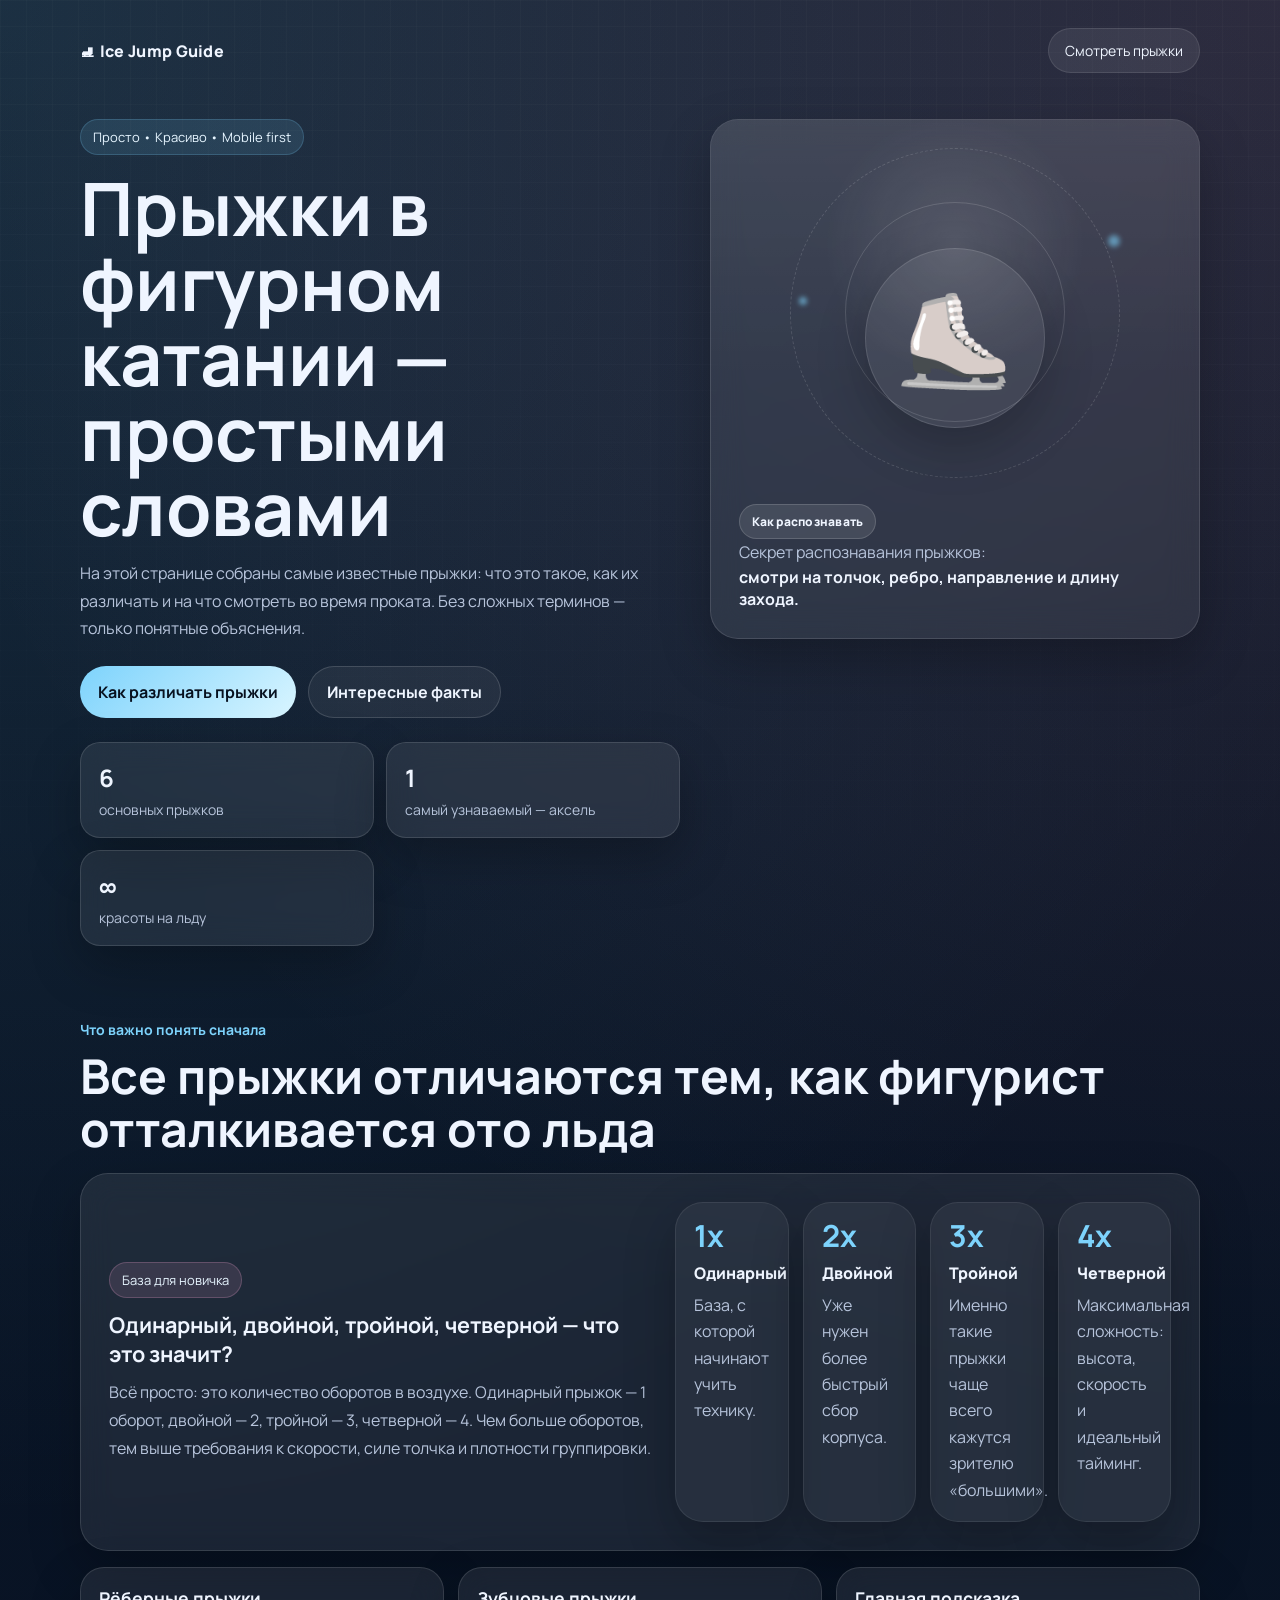
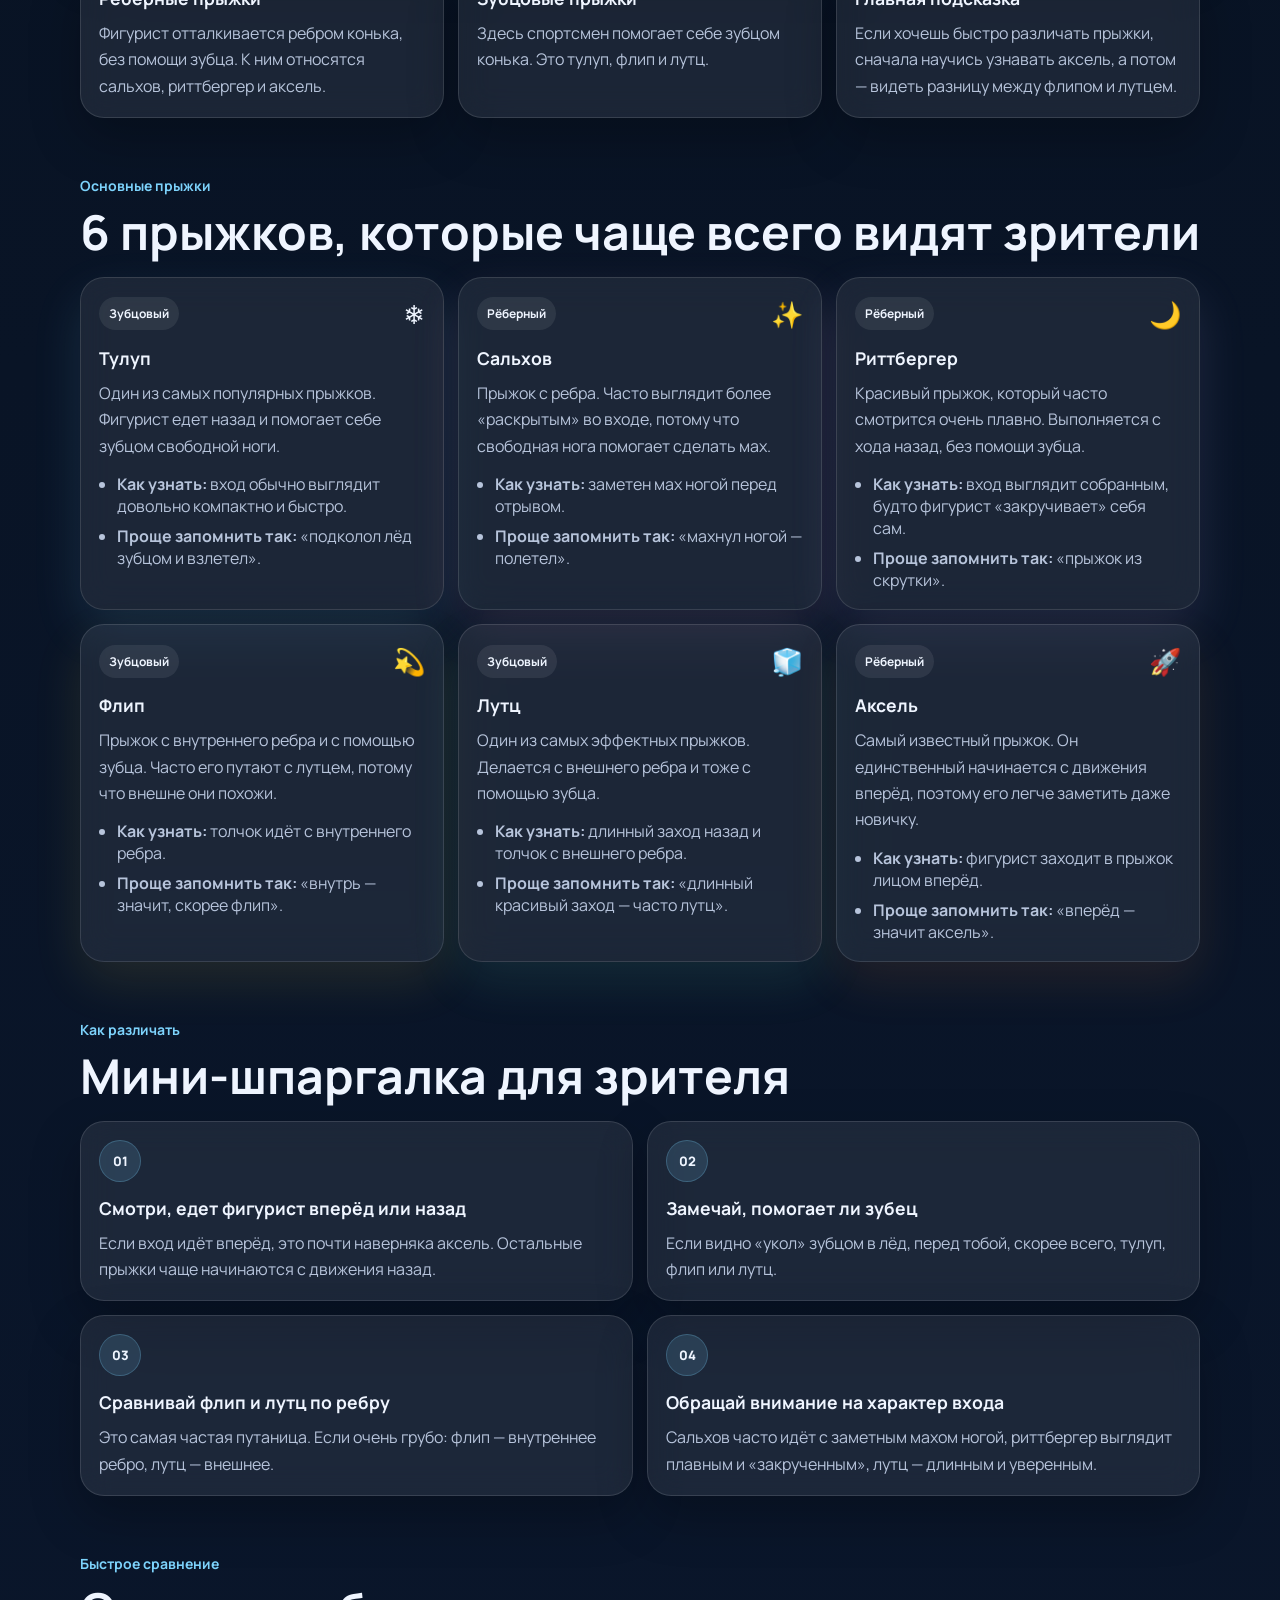
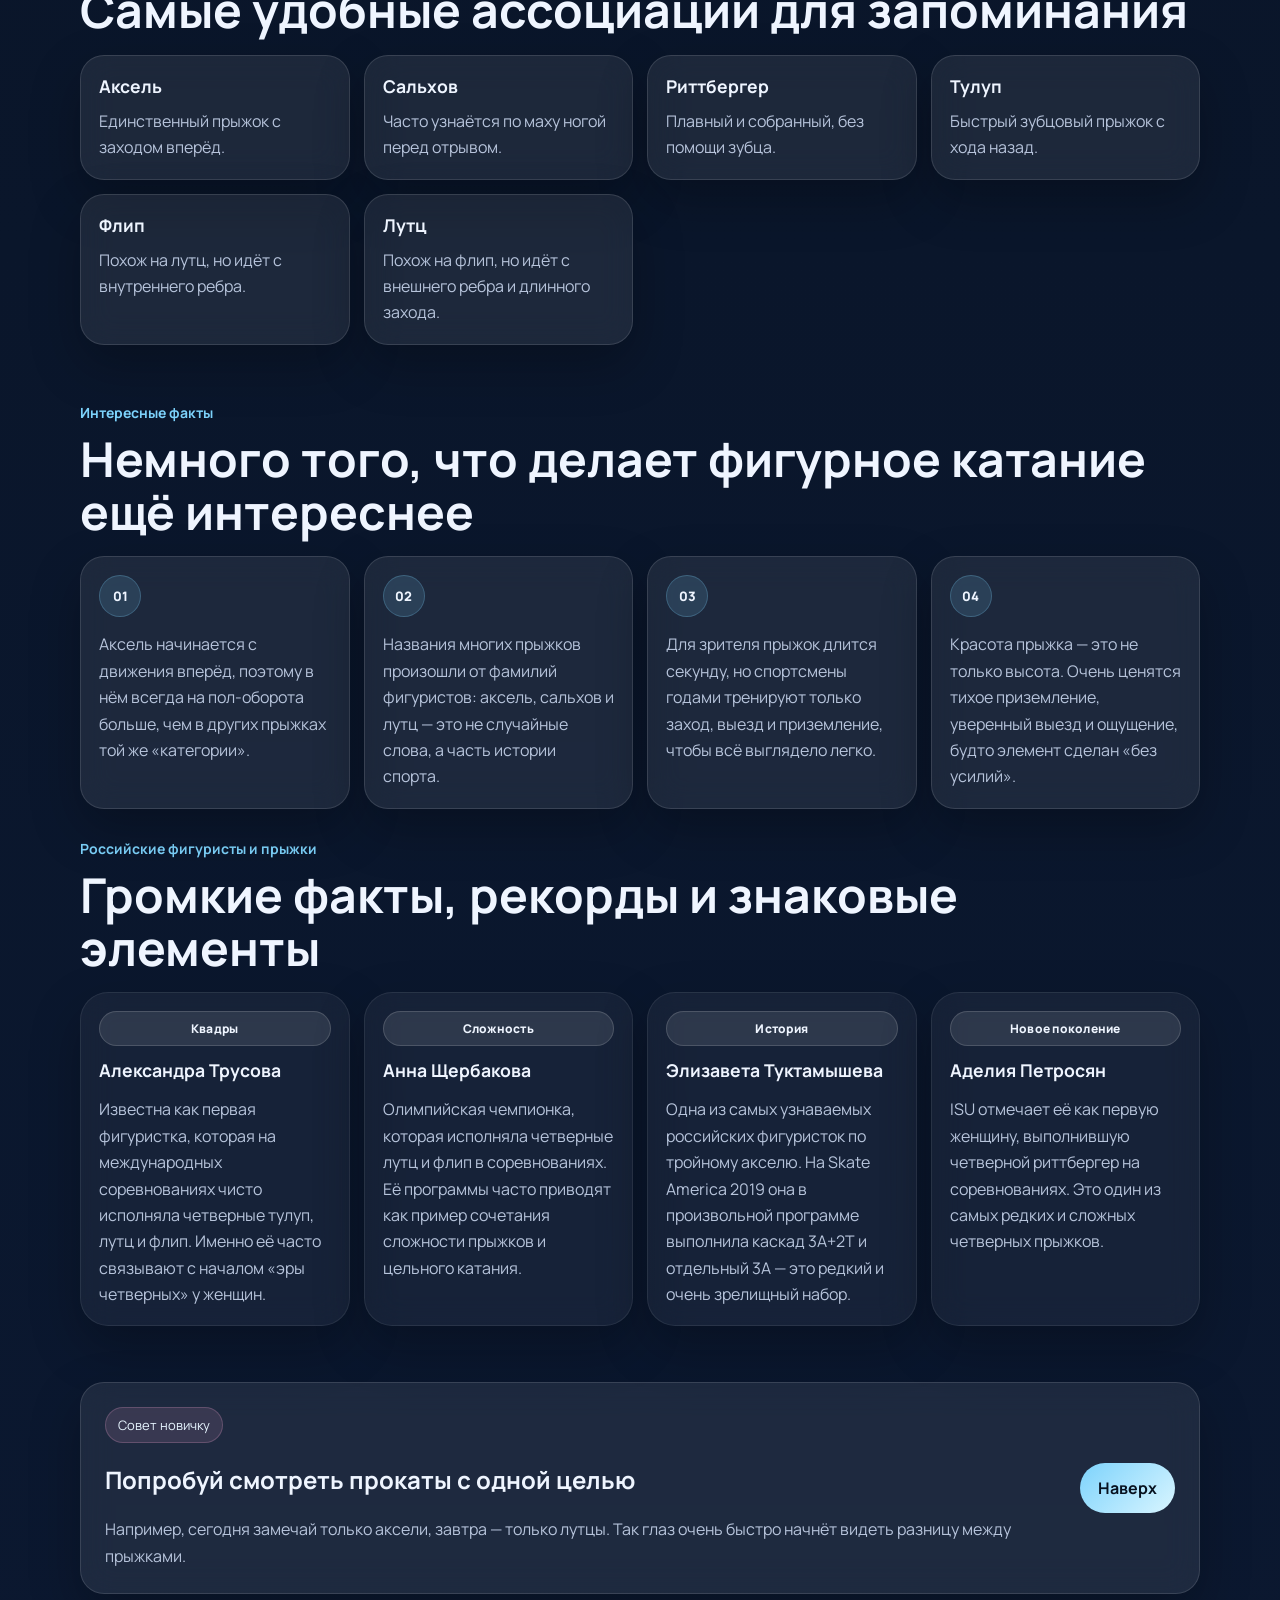
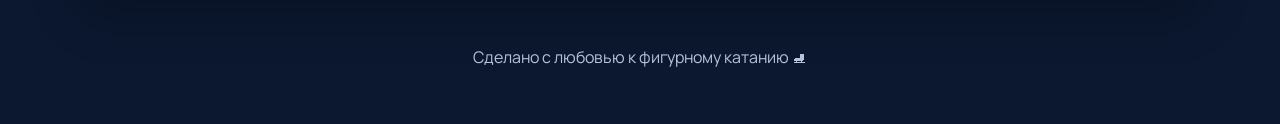
==== commit f6af7692: "ee" ====
--- a/index.html
+++ b/index.html
@@ -56,7 +56,7 @@
           <div class="orbit orbit--2"></div>
           <div class="spark spark--1"></div>
           <div class="spark spark--2"></div>
-          <img class="hero-skate" src="skate.svg" alt="" />
+         <div class="hero-skate">⛸️</div>
           <div class="hero-note">
             <span class="mini-badge">Как распознавать</span>
             <p>Секрет распознавания прыжков:</p>
--- a/style.css
+++ b/style.css
@@ -462,14 +462,27 @@
 .hero-skate {
   position: absolute;
   left: 50%;
-  top: 46%;
-  width: min(74%, 400px);
+  top: 42%;
   transform: translate(-50%, -50%);
   z-index: 2;
-  filter: drop-shadow(0 18px 35px rgba(4, 15, 30, 0.35));
+
+  display: flex;
+  align-items: center;
+  justify-content: center;
+
+  width: 180px;
+  height: 180px;
+  border-radius: 50%;
+
+  font-size: 92px;
+  line-height: 1;
+
+  background: rgba(255, 255, 255, 0.07);
+  border: 1px solid rgba(255, 255, 255, 0.12);
+  box-shadow: 0 20px 50px rgba(0, 0, 0, 0.22);
+
   animation: floatSkate 5s ease-in-out infinite;
 }
-
 .hero-note {
   position: relative;
   z-index: 2;
@@ -625,8 +638,8 @@
 }
 
 @keyframes floatSkate {
-  0%, 100% { transform: translate(-50%, -50%) rotate(-3deg); }
-  50% { transform: translate(-50%, -53%) rotate(2deg); }
+  0%, 100% { transform: translate(-50%, -50%) translateY(0) rotate(-4deg); }
+  50% { transform: translate(-50%, -50%) translateY(-10px) rotate(4deg); }
 }
 
 @keyframes sparkle {
@@ -687,4 +700,4 @@
   .russian-facts {
     grid-template-columns: repeat(4, minmax(0, 1fr));
   }
-}
+}
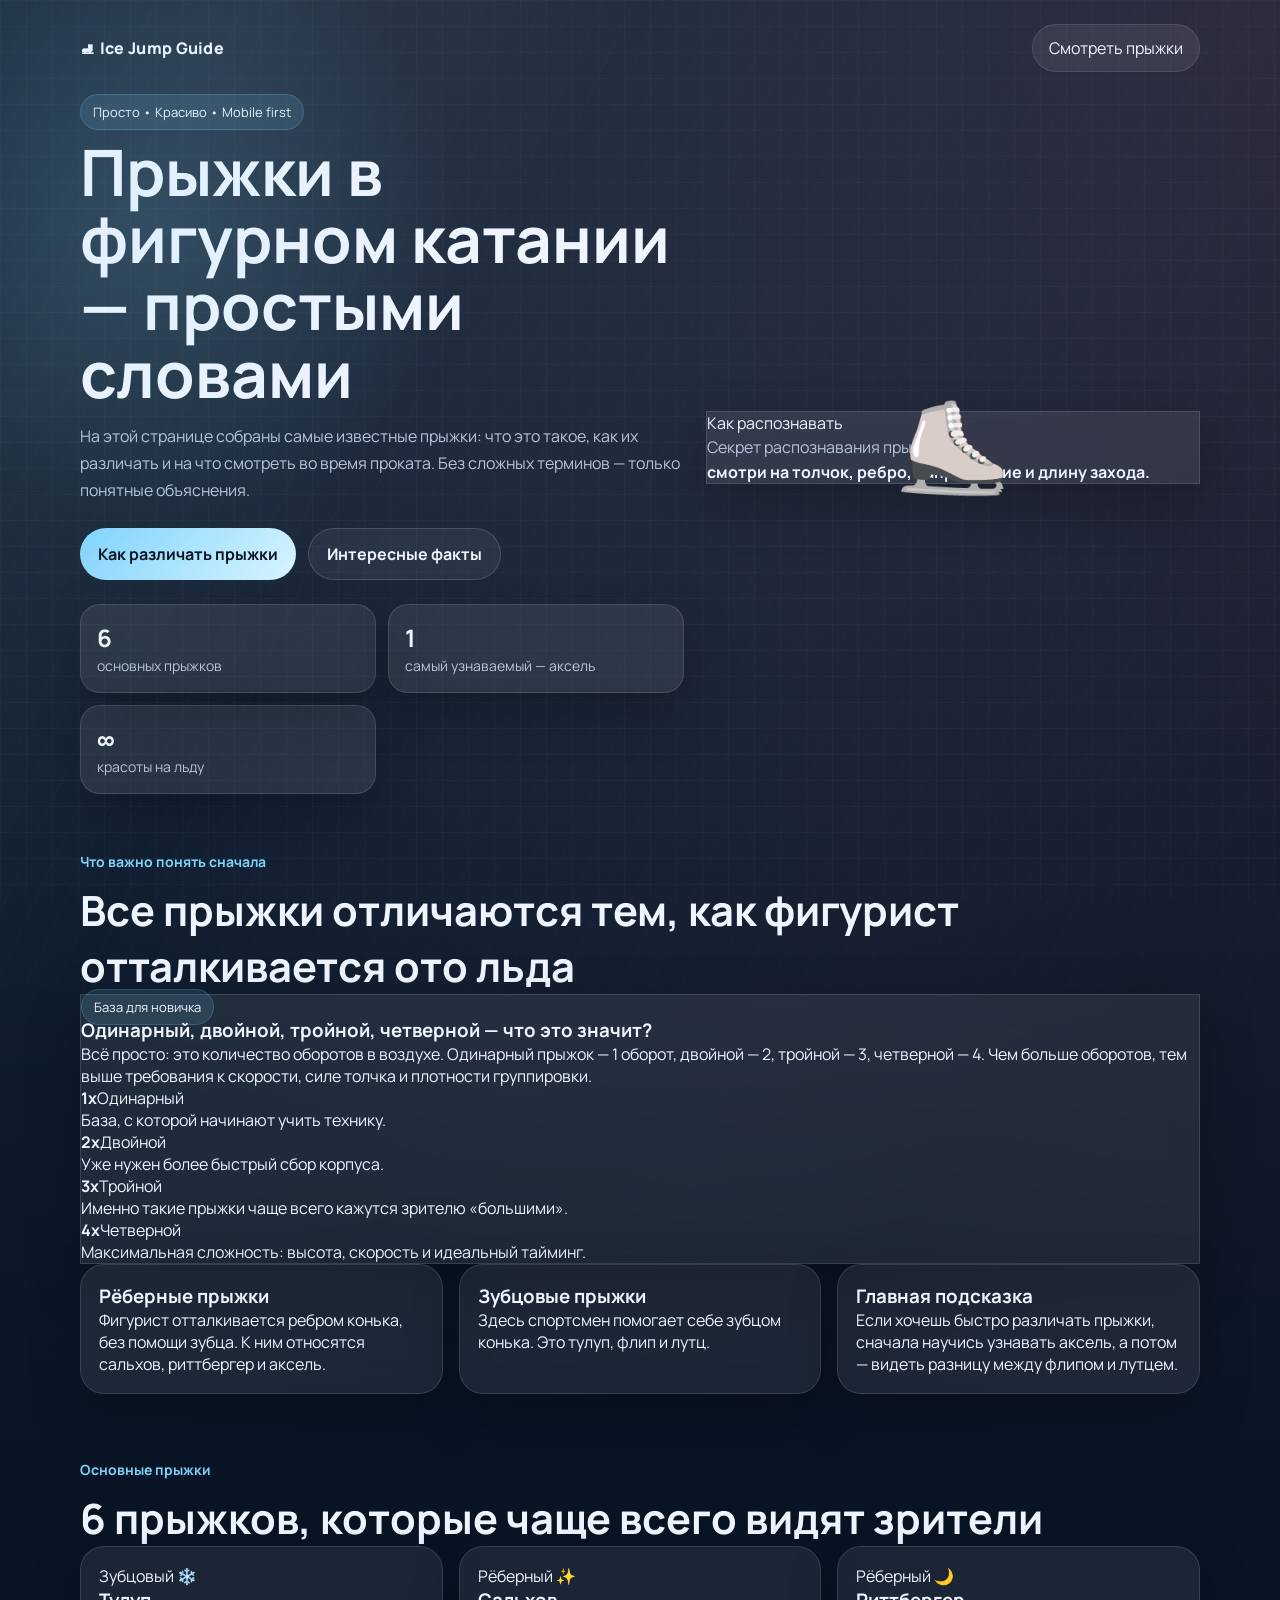
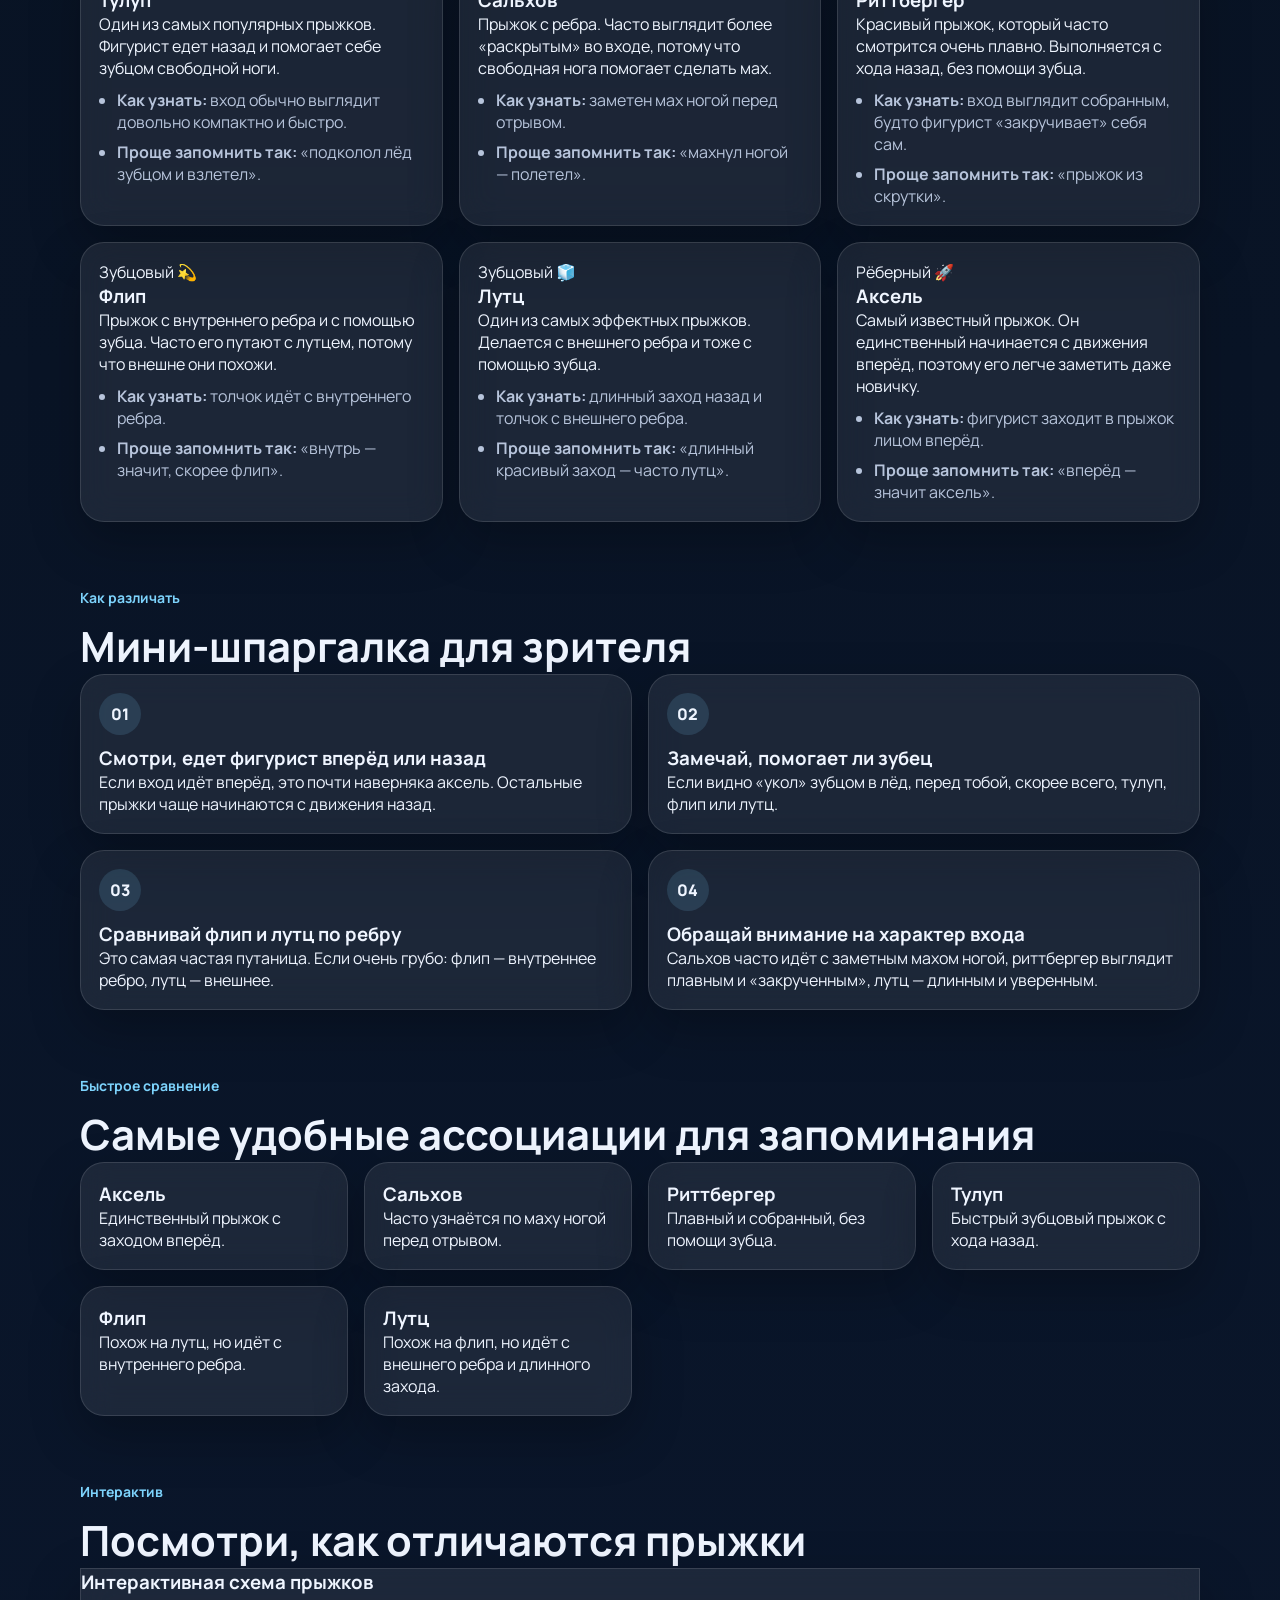
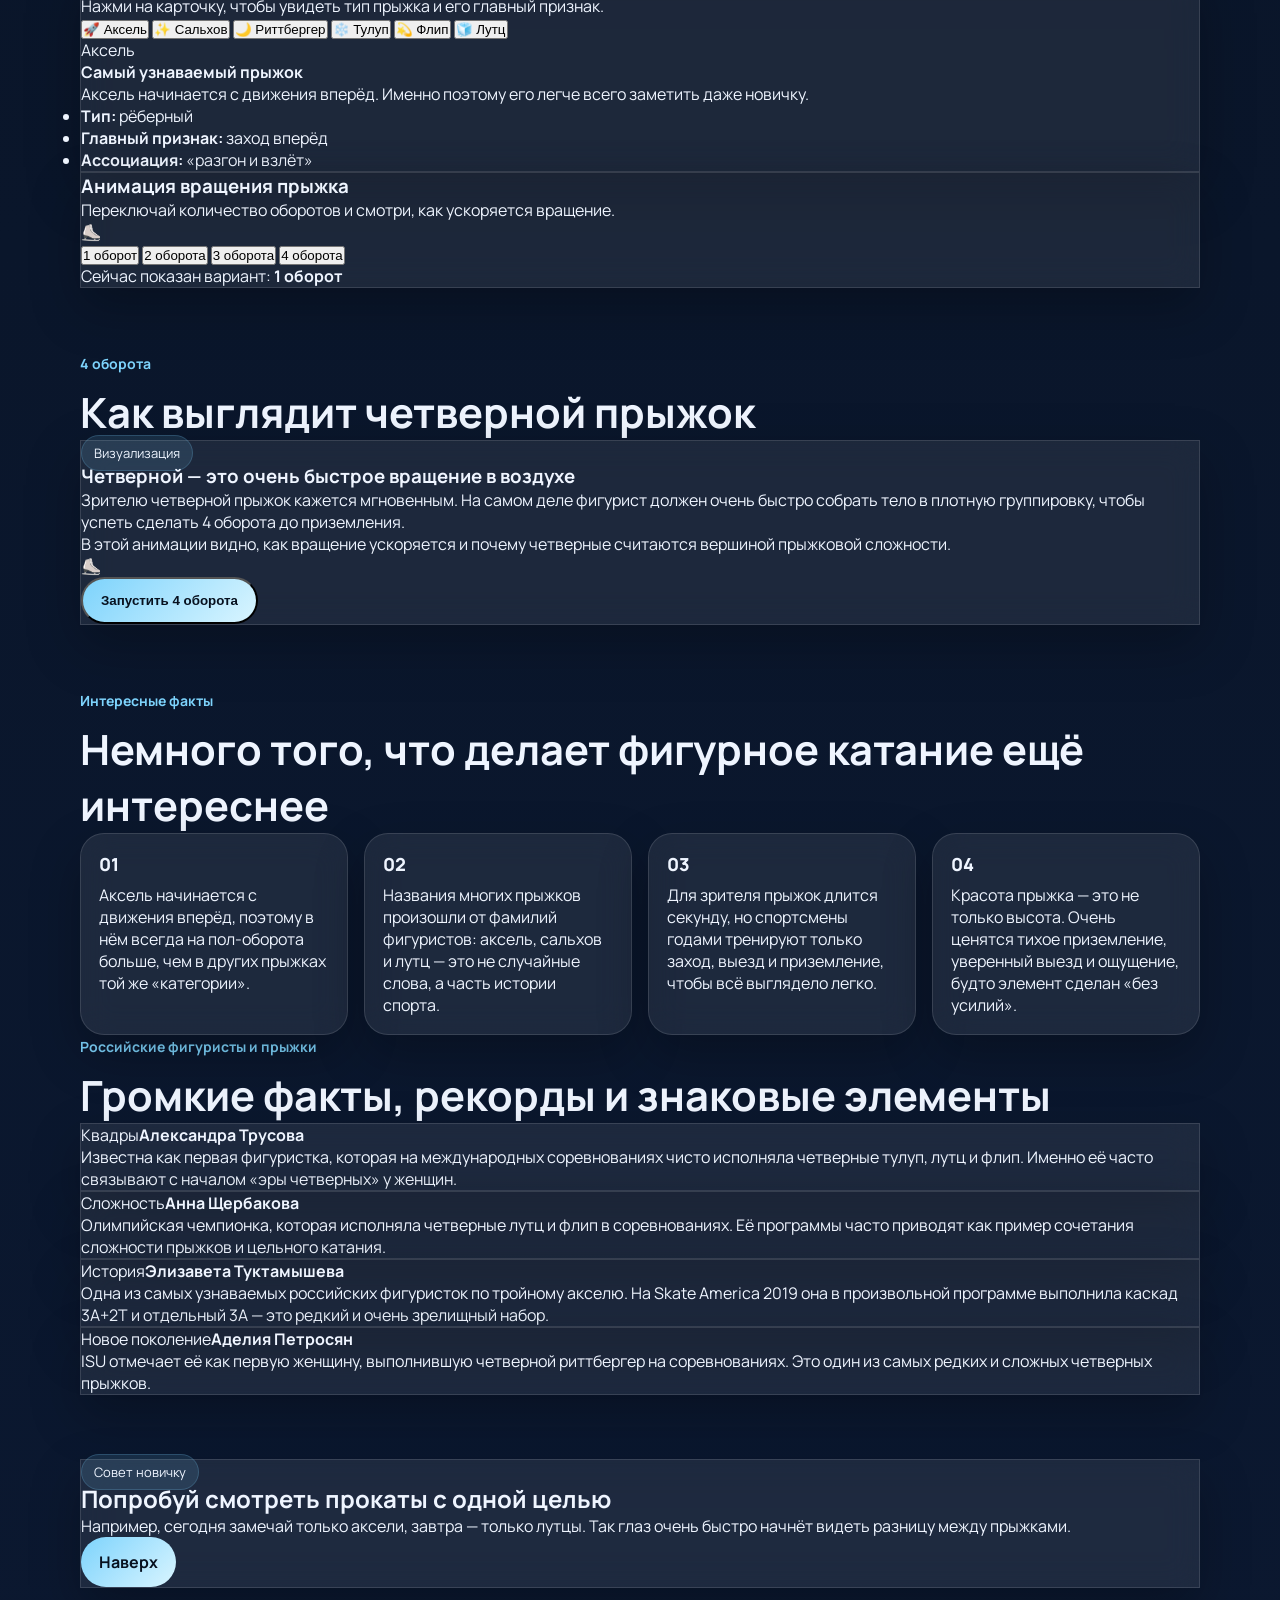
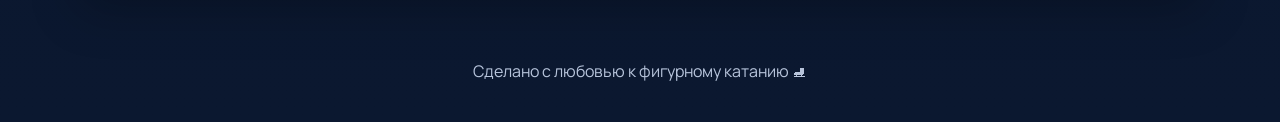
==== commit f0a4f488: "еее" ====
--- a/index.html
+++ b/index.html
@@ -12,7 +12,26 @@
 </head>
 <body>
   <div class="page-bg"></div>
-
+<div class="parallax-ice" aria-hidden="true">
+  <div class="ice-layer ice-layer--back"></div>
+  <div class="ice-layer ice-layer--middle"></div>
+  <div class="ice-layer ice-layer--front"></div>
+</div>
+
+<div class="hero__visual"></div>
+  <span class="snowflake">❄</span>
+  <span class="snowflake">❅</span>
+  <span class="snowflake">❆</span>
+  <span class="snowflake">✦</span>
+  <span class="snowflake">❄</span>
+  <span class="snowflake">❅</span>
+  <span class="snowflake">❆</span>
+  <span class="snowflake">✦</span>
+  <span class="snowflake">❄</span>
+  <span class="snowflake">❅</span>
+  <span class="snowflake">❆</span>
+  <span class="snowflake">✦</span>
+</div>
   <header class="hero container" id="top">
     <nav class="nav">
       <div class="logo">⛸ Ice Jump Guide</div>
@@ -299,7 +318,121 @@
         </article>
       </div>
     </section>
-
+<section class="section container" id="interactive">
+  <div class="section-title">
+    <span>Интерактив</span>
+    <h2>Посмотри, как отличаются прыжки</h2>
+  </div>
+
+  <div class="interactive-layout">
+    <article class="jump-map glass">
+      <div class="jump-map__head">
+        <h3>Интерактивная схема прыжков</h3>
+        <p>Нажми на карточку, чтобы увидеть тип прыжка и его главный признак.</p>
+      </div>
+
+      <div class="jump-map__grid">
+        <button class="jump-node is-active" data-jump="axel" type="button">
+          <span class="jump-node__icon">🚀</span>
+          <span class="jump-node__name">Аксель</span>
+        </button>
+
+        <button class="jump-node" data-jump="salchow" type="button">
+          <span class="jump-node__icon">✨</span>
+          <span class="jump-node__name">Сальхов</span>
+        </button>
+
+        <button class="jump-node" data-jump="loop" type="button">
+          <span class="jump-node__icon">🌙</span>
+          <span class="jump-node__name">Риттбергер</span>
+        </button>
+
+        <button class="jump-node" data-jump="toe" type="button">
+          <span class="jump-node__icon">❄️</span>
+          <span class="jump-node__name">Тулуп</span>
+        </button>
+
+        <button class="jump-node" data-jump="flip" type="button">
+          <span class="jump-node__icon">💫</span>
+          <span class="jump-node__name">Флип</span>
+        </button>
+
+        <button class="jump-node" data-jump="lutz" type="button">
+          <span class="jump-node__icon">🧊</span>
+          <span class="jump-node__name">Лутц</span>
+        </button>
+      </div>
+
+      <div class="jump-map__info" id="jumpInfo">
+        <span class="mini-badge">Аксель</span>
+        <h4>Самый узнаваемый прыжок</h4>
+        <p>Аксель начинается с движения вперёд. Именно поэтому его легче всего заметить даже новичку.</p>
+        <ul>
+          <li><strong>Тип:</strong> рёберный</li>
+          <li><strong>Главный признак:</strong> заход вперёд</li>
+          <li><strong>Ассоциация:</strong> «разгон и взлёт»</li>
+        </ul>
+      </div>
+    </article>
+
+    <article class="spin-demo glass">
+      <div class="spin-demo__head">
+        <h3>Анимация вращения прыжка</h3>
+        <p>Переключай количество оборотов и смотри, как ускоряется вращение.</p>
+      </div>
+
+      <div class="spin-stage">
+        <div class="approach-arc approach-arc--1"></div>
+        <div class="approach-arc approach-arc--2"></div>
+        <div class="spin-ring spin-ring--outer"></div>
+        <div class="spin-ring spin-ring--inner"></div>
+        <div class="skater-spinner" id="skaterSpinner">⛸️</div>
+      </div>
+
+      <div class="spin-controls">
+        <button class="spin-btn is-active" data-rotations="1" type="button">1 оборот</button>
+        <button class="spin-btn" data-rotations="2" type="button">2 оборота</button>
+        <button class="spin-btn" data-rotations="3" type="button">3 оборота</button>
+        <button class="spin-btn" data-rotations="4" type="button">4 оборота</button>
+      </div>
+
+      <div class="spin-readout" id="spinReadout">
+        Сейчас показан вариант: <strong>1 оборот</strong>
+      </div>
+    </article>
+  </div>
+</section>
+
+<section class="section container" id="quad">
+  <div class="section-title">
+    <span>4 оборота</span>
+    <h2>Как выглядит четверной прыжок</h2>
+  </div>
+
+  <div class="quad-panel glass">
+    <div class="quad-panel__text">
+      <span class="badge badge--soft">Визуализация</span>
+      <h3>Четверной — это очень быстрое вращение в воздухе</h3>
+      <p>
+        Зрителю четверной прыжок кажется мгновенным. На самом деле фигурист
+        должен очень быстро собрать тело в плотную группировку, чтобы успеть
+        сделать 4 оборота до приземления.
+      </p>
+      <p>
+        В этой анимации видно, как вращение ускоряется и почему четверные
+        считаются вершиной прыжковой сложности.
+      </p>
+    </div>
+
+    <div class="quad-visual">
+      <div class="quad-air">
+        <div class="quad-shadow"></div>
+        <div class="quad-skater" id="quadSkater">⛸️</div>
+      </div>
+      <button class="btn btn--primary quad-btn" id="quadBtn" type="button">Запустить 4 оборота</button>
+    </div>
+  </div>
+</section>
     <section class="section container" id="facts">
       <div class="section-title">
         <span>Интересные факты</span>
@@ -369,16 +502,165 @@
     <p>Сделано с любовью к фигурному катанию ⛸</p>
   </footer>
   <script>
-    const cards = document.querySelectorAll('.jump-card, .info-card, .step, .compare-card, .fact-card, .record-card, .rotation-card, .stat-card');
-    const observer = new IntersectionObserver((entries) => {
-      entries.forEach((entry) => {
-        if (entry.isIntersecting) entry.target.classList.add('is-visible');
-      });
-    }, { threshold: 0.14 });
-    cards.forEach((card, index) => {
-      card.style.transitionDelay = `${index % 6 * 70}ms`;
-      observer.observe(card);
+  const cards = document.querySelectorAll('.jump-card, .info-card, .step, .compare-card, .fact-card, .record-card, .rotation-card, .stat-card');
+  const observer = new IntersectionObserver((entries) => {
+    entries.forEach((entry) => {
+      if (entry.isIntersecting) entry.target.classList.add('is-visible');
     });
-  </script>
+  }, { threshold: 0.14 });
+
+  cards.forEach((card, index) => {
+    card.style.transitionDelay = `${index % 6 * 70}ms`;
+    observer.observe(card);
+  });
+
+  const jumpData = {
+    axel: {
+      badge: 'Аксель',
+      title: 'Самый узнаваемый прыжок',
+      text: 'Аксель начинается с движения вперёд. Именно поэтому его легче всего заметить даже новичку.',
+      type: 'рёберный',
+      sign: 'заход вперёд',
+      hint: '«разгон и взлёт»'
+    },
+    salchow: {
+      badge: 'Сальхов',
+      title: 'Прыжок с заметным махом',
+      text: 'Сальхов часто выглядит более раскрытым во входе. Перед отрывом хорошо заметен мах свободной ногой.',
+      type: 'рёберный',
+      sign: 'мах ногой перед отрывом',
+      hint: '«махнул — полетел»'
+    },
+    loop: {
+      badge: 'Риттбергер',
+      title: 'Плавный и собранный',
+      text: 'Риттбергер выполняется без помощи зубца. Часто он выглядит очень цельно и красиво, будто фигурист закручивает себя сам.',
+      type: 'рёберный',
+      sign: 'компактный вход без зубца',
+      hint: '«прыжок из скрутки»'
+    },
+    toe: {
+      badge: 'Тулуп',
+      title: 'Быстрый зубцовый прыжок',
+      text: 'Тулуп часто смотрится компактно и резко. Фигурист едет назад и помогает себе зубцом свободной ноги.',
+      type: 'зубцовый',
+      sign: 'есть укол зубцом',
+      hint: '«подколол лёд и взлетел»'
+    },
+    flip: {
+      badge: 'Флип',
+      title: 'Похож на лутц, но не совсем',
+      text: 'Флип часто путают с лутцем. Главное отличие — толчок идёт с внутреннего ребра.',
+      type: 'зубцовый',
+      sign: 'внутреннее ребро',
+      hint: '«внутрь — значит флип»'
+    },
+    lutz: {
+      badge: 'Лутц',
+      title: 'Длинный и эффектный заход',
+      text: 'Лутц часто выглядит очень эффектно: длинный заход назад, чёткий толчок и ощущение большой амплитуды.',
+      type: 'зубцовый',
+      sign: 'внешнее ребро и длинный заход',
+      hint: '«длинный заход — часто лутц»'
+    }
+  };
+
+  const jumpNodes = document.querySelectorAll('.jump-node');
+  const jumpInfo = document.getElementById('jumpInfo');
+
+  jumpNodes.forEach((node) => {
+    node.addEventListener('click', () => {
+      jumpNodes.forEach((item) => item.classList.remove('is-active'));
+      node.classList.add('is-active');
+
+      const data = jumpData[node.dataset.jump];
+      if (!data || !jumpInfo) return;
+
+      jumpInfo.innerHTML = `
+        <span class="mini-badge">${data.badge}</span>
+        <h4>${data.title}</h4>
+        <p>${data.text}</p>
+        <ul>
+          <li><strong>Тип:</strong> ${data.type}</li>
+          <li><strong>Главный признак:</strong> ${data.sign}</li>
+          <li><strong>Ассоциация:</strong> ${data.hint}</li>
+        </ul>
+      `;
+    });
+  });
+
+  const spinner = document.getElementById('skaterSpinner');
+  const spinButtons = document.querySelectorAll('.spin-btn');
+  const spinReadout = document.getElementById('spinReadout');
+
+  function setSpin(rotations) {
+    if (!spinner || !spinReadout) return;
+
+    spinner.classList.remove('spin-1', 'spin-2', 'spin-3', 'spin-4');
+    spinner.classList.add(`spin-${rotations}`);
+
+    let label = 'оборотов';
+    if (rotations === '1') label = 'оборот';
+    if (rotations === '2' || rotations === '3' || rotations === '4') label = 'оборота';
+
+    spinReadout.innerHTML = `Сейчас показан вариант: <strong>${rotations} ${label}</strong>`;
+  }
+
+  spinButtons.forEach((btn) => {
+    btn.addEventListener('click', () => {
+      spinButtons.forEach((item) => item.classList.remove('is-active'));
+      btn.classList.add('is-active');
+      setSpin(btn.dataset.rotations);
+    });
+  });
+
+  setSpin('1');
+
+  const quadBtn = document.getElementById('quadBtn');
+  const quadSkater = document.getElementById('quadSkater');
+
+  if (quadBtn && quadSkater) {
+    quadBtn.addEventListener('click', () => {
+      quadSkater.classList.remove('quad-active');
+      void quadSkater.offsetWidth;
+      quadSkater.classList.add('quad-active');
+    });
+  }
+
+  const back = document.querySelector('.ice-layer--back');
+  const middle = document.querySelector('.ice-layer--middle');
+  const front = document.querySelector('.ice-layer--front');
+
+  window.addEventListener('scroll', () => {
+    const y = window.scrollY;
+    if (back) back.style.transform = `translateY(${y * 0.08}px) scale(1.05)`;
+    if (middle) middle.style.transform = `translateY(${y * 0.14}px)`;
+    if (front) front.style.transform = `translateY(${y * 0.22}px)`;
+  });
+
+  const tiltCards = document.querySelectorAll('.jump-card, .info-card, .step, .compare-card, .fact-card, .record-card, .rotation-card');
+
+  tiltCards.forEach((card) => {
+    card.addEventListener('mousemove', (e) => {
+      if (window.innerWidth < 960) return;
+
+      const rect = card.getBoundingClientRect();
+      const x = e.clientX - rect.left;
+      const y = e.clientY - rect.top;
+
+      const centerX = rect.width / 2;
+      const centerY = rect.height / 2;
+
+      const rotateY = (x - centerX) / 18;
+      const rotateX = (centerY - y) / 18;
+
+      card.style.transform = `perspective(900px) rotateX(${rotateX}deg) rotateY(${rotateY}deg) translateY(-4px)`;
+    });
+
+    card.addEventListener('mouseleave', () => {
+      card.style.transform = '';
+    });
+  });
+</script>
 </body>
 </html>
--- a/style.css
+++ b/style.css
@@ -1,703 +1,347 @@
-:root {
-  --bg: #07111f;
-  --bg-soft: #0e1b31;
-  --text: #eff5ff;
-  --muted: #b7c4db;
-  --card: rgba(255, 255, 255, 0.08);
-  --stroke: rgba(255, 255, 255, 0.12);
-  --primary: #7dd3fc;
-  --secondary: #f9a8d4;
-  --accent: #c4b5fd;
-  --shadow: 0 20px 50px rgba(0, 0, 0, 0.25);
-  --radius: 24px;
-  --container: 1120px;
-}
-
-* {
-  box-sizing: border-box;
-}
-
-html {
-  scroll-behavior: smooth;
-}
-
-body {
-  margin: 0;
-  font-family: 'Manrope', system-ui, -apple-system, BlinkMacSystemFont, 'Segoe UI', sans-serif;
-  color: var(--text);
-  background:
-    radial-gradient(circle at top left, rgba(125, 211, 252, 0.15), transparent 30%),
-    radial-gradient(circle at top right, rgba(249, 168, 212, 0.15), transparent 28%),
-    linear-gradient(180deg, #07111f 0%, #091426 40%, #0b1830 100%);
-  min-height: 100vh;
-}
-
-img {
-  max-width: 100%;
-  display: block;
-}
-
-.page-bg {
-  position: fixed;
-  inset: 0;
-  pointer-events: none;
-  background-image:
-    linear-gradient(rgba(255, 255, 255, 0.025) 1px, transparent 1px),
-    linear-gradient(90deg, rgba(255, 255, 255, 0.025) 1px, transparent 1px);
-  background-size: 26px 26px;
-  mask-image: linear-gradient(180deg, rgba(0,0,0,0.85), rgba(0,0,0,0.2));
-}
-
-.container {
-  width: min(calc(100% - 32px), var(--container));
-  margin-inline: auto;
-}
-
-.hero {
-  padding: 20px 0 32px;
-}
-
-.nav {
-  display: flex;
-  align-items: center;
-  justify-content: space-between;
-  gap: 16px;
-  margin-bottom: 28px;
-}
-
-.logo {
-  font-weight: 800;
-  letter-spacing: 0.02em;
-}
-
-.nav-btn,
-.btn {
-  text-decoration: none;
-  display: inline-flex;
-  align-items: center;
-  justify-content: center;
-  border-radius: 999px;
-  transition: transform 0.25s ease, background 0.25s ease, border-color 0.25s ease;
-}
-
-.nav-btn {
-  padding: 12px 16px;
-  font-size: 14px;
-  color: var(--text);
-  background: rgba(255, 255, 255, 0.08);
-  border: 1px solid rgba(255, 255, 255, 0.1);
-}
-
-.nav-btn:hover,
-.btn:hover {
-  transform: translateY(-2px);
-}
-
-.hero__content {
-  display: grid;
-  gap: 22px;
-}
-
-.badge {
-  display: inline-flex;
-  padding: 8px 12px;
-  border-radius: 999px;
-  font-size: 13px;
-  color: #e6f5ff;
-  background: rgba(125, 211, 252, 0.12);
-  border: 1px solid rgba(125, 211, 252, 0.2);
-}
-
-.badge--soft {
-  background: rgba(249, 168, 212, 0.12);
-  border-color: rgba(249, 168, 212, 0.22);
-}
-
-.hero h1 {
-  font-size: clamp(2rem, 8vw, 4.6rem);
-  line-height: 1.02;
-  margin: 16px 0 14px;
-}
-
-.hero p {
-  color: var(--muted);
-  font-size: 16px;
-  line-height: 1.7;
-  margin: 0;
-}
-
-.hero__actions {
-  display: flex;
-  flex-direction: column;
-  gap: 12px;
-  margin-top: 24px;
-}
-
-.btn {
-  min-height: 50px;
-  padding: 14px 18px;
-  font-weight: 700;
-}
-
-.btn--primary {
-  color: #07111f;
-  background: linear-gradient(135deg, var(--primary), #d9f5ff);
-}
-
-.btn--secondary {
-  color: var(--text);
-  background: rgba(255, 255, 255, 0.06);
-  border: 1px solid rgba(255, 255, 255, 0.14);
-}
-
-.stats {
-  display: grid;
-  grid-template-columns: 1fr;
-  gap: 12px;
-  margin-top: 24px;
-}
-
-.stat-card,
-.glass {
-  background: var(--card);
-  backdrop-filter: blur(16px);
-  -webkit-backdrop-filter: blur(16px);
-  border: 1px solid var(--stroke);
-  box-shadow: var(--shadow);
-}
-
-.stat-card {
-  border-radius: 20px;
-  padding: 16px;
-}
-
-.stat-card strong {
-  display: block;
-  font-size: 24px;
-}
-
-.stat-card span {
-  display: block;
-  margin-top: 6px;
-  color: var(--muted);
-  font-size: 14px;
-}
-
-.skater-card {
-  position: relative;
-  overflow: hidden;
-  border-radius: 28px;
-  min-height: 320px;
-  padding: 24px;
-  display: flex;
-  flex-direction: column;
-  justify-content: flex-end;
-}
-
-.skater {
-  position: absolute;
-  inset: 50% auto auto 50%;
-  transform: translate(-50%, -50%);
-  font-size: 72px;
-  z-index: 2;
-}
-
-.orbit {
-  position: absolute;
-  border-radius: 999px;
-  border: 1px solid rgba(255, 255, 255, 0.14);
-}
-
-.orbit--1 {
-  width: 180px;
-  height: 180px;
-  top: 48px;
-  left: 50%;
-  transform: translateX(-50%);
-}
-
-.orbit--2 {
-  width: 260px;
-  height: 260px;
-  top: 8px;
-  left: 50%;
-  transform: translateX(-50%);
-  border-style: dashed;
-}
-
-.skater-card p,
-.skater-card strong {
-  position: relative;
-  z-index: 2;
-}
-
-.section {
-  padding: 28px 0;
-}
-
-.section-title {
-  margin-bottom: 18px;
-}
-
-.section-title span {
-  color: var(--primary);
-  font-weight: 700;
-  font-size: 14px;
-}
-
-.section-title h2 {
-  font-size: clamp(1.6rem, 5vw, 3rem);
-  line-height: 1.1;
-  margin: 10px 0 0;
+:root{
+--bg:#07111f;
+--bg-soft:#0e1b31;
+--text:#eff5ff;
+--muted:#b7c4db;
+--card:rgba(255,255,255,0.08);
+--stroke:rgba(255,255,255,0.12);
+--primary:#7dd3fc;
+--secondary:#f9a8d4;
+--accent:#c4b5fd;
+--shadow:0 20px 50px rgba(0,0,0,0.25);
+--radius:24px;
+--container:1120px;
+}
+
+*{
+box-sizing:border-box;
+margin:0;
+padding:0;
+}
+
+html{
+scroll-behavior:smooth;
+}
+
+body{
+font-family:'Manrope',sans-serif;
+color:var(--text);
+background:
+radial-gradient(circle at top left,rgba(125,211,252,0.15),transparent 30%),
+radial-gradient(circle at top right,rgba(249,168,212,0.15),transparent 30%),
+linear-gradient(180deg,#07111f 0%,#091426 40%,#0b1830 100%);
+min-height:100vh;
+}
+
+.container{
+width:min(calc(100% - 32px),var(--container));
+margin-inline:auto;
+}
+
+img{
+max-width:100%;
+display:block;
+}
+
+.page-bg{
+position:fixed;
+inset:0;
+pointer-events:none;
+background-image:
+linear-gradient(rgba(255,255,255,0.025) 1px,transparent 1px),
+linear-gradient(90deg,rgba(255,255,255,0.025) 1px,transparent 1px);
+background-size:26px 26px;
+}
+
+.nav{
+display:flex;
+justify-content:space-between;
+align-items:center;
+margin-bottom:28px;
+}
+
+.logo{
+font-weight:800;
+letter-spacing:.02em;
+}
+
+.nav-btn{
+padding:12px 16px;
+border-radius:999px;
+background:rgba(255,255,255,.08);
+border:1px solid rgba(255,255,255,.1);
+text-decoration:none;
+color:var(--text);
+}
+
+.hero{
+padding:24px 0;
+}
+
+.hero__content{
+display:grid;
+gap:22px;
+}
+
+.hero h1{
+font-size:clamp(2rem,7vw,4rem);
+line-height:1.05;
+margin:16px 0;
+}
+
+.hero p{
+color:var(--muted);
+line-height:1.7;
+}
+
+.badge{
+padding:8px 12px;
+border-radius:999px;
+font-size:13px;
+background:rgba(125,211,252,.12);
+border:1px solid rgba(125,211,252,.2);
+}
+
+.hero__actions{
+display:flex;
+flex-direction:column;
+gap:12px;
+margin-top:24px;
+}
+
+.btn{
+padding:14px 18px;
+border-radius:999px;
+font-weight:700;
+text-decoration:none;
+display:inline-flex;
+justify-content:center;
+align-items:center;
+}
+
+.btn--primary{
+background:linear-gradient(135deg,var(--primary),#d9f5ff);
+color:#07111f;
+}
+
+.btn--secondary{
+background:rgba(255,255,255,.06);
+border:1px solid rgba(255,255,255,.14);
+color:var(--text);
+}
+
+.stats{
+display:grid;
+gap:12px;
+margin-top:24px;
+}
+
+.stat-card{
+padding:16px;
+border-radius:20px;
+background:var(--card);
+border:1px solid var(--stroke);
+box-shadow:var(--shadow);
+}
+
+.stat-card strong{
+font-size:24px;
+display:block;
+}
+
+.stat-card span{
+font-size:14px;
+color:var(--muted);
+}
+
+.glass{
+background:var(--card);
+border:1px solid var(--stroke);
+backdrop-filter:blur(16px);
+box-shadow:var(--shadow);
+}
+
+.hero-skate{
+position:absolute;
+left:50%;
+top:45%;
+transform:translate(-50%,-50%);
+font-size:90px;
+animation:floatSkate 5s ease-in-out infinite;
+}
+
+@keyframes floatSkate{
+0%,100%{transform:translate(-50%,-50%) rotate(-3deg);}
+50%{transform:translate(-50%,-55%) rotate(2deg);}
+}
+
+.section{
+padding:32px 0;
+}
+
+.section-title span{
+color:var(--primary);
+font-weight:700;
+font-size:14px;
+}
+
+.section-title h2{
+font-size:clamp(1.6rem,4vw,2.6rem);
+margin-top:10px;
 }
 
 .info-grid,
 .jump-grid,
 .steps,
 .compare-grid,
-.facts-grid {
-  display: grid;
-  grid-template-columns: 1fr;
-  gap: 14px;
+.facts-grid{
+display:grid;
+gap:16px;
+grid-template-columns:1fr;
 }
 
 .info-card,
 .jump-card,
 .step,
 .compare-card,
-.fact-card,
-.tips {
-  border-radius: var(--radius);
-  padding: 18px;
-}
-
-.info-card h3,
-.jump-card h3,
-.step h3,
-.compare-card h3 {
-  margin: 0 0 10px;
-  font-size: 1.1rem;
-}
-
-.info-card p,
-.jump-card p,
-.step p,
-.compare-card p,
-.fact-card p,
-.tips p {
-  margin: 0;
-  color: var(--muted);
-  line-height: 1.65;
-}
-
-.jump-card__top {
-  display: flex;
-  align-items: center;
-  justify-content: space-between;
-  margin-bottom: 14px;
-}
-
-.jump-tag {
-  display: inline-flex;
-  padding: 8px 10px;
-  border-radius: 999px;
-  font-size: 12px;
-  font-weight: 700;
-  background: rgba(255, 255, 255, 0.08);
-}
-
-.jump-icon {
-  font-size: 26px;
-}
-
-.jump-card ul {
-  padding-left: 18px;
-  margin: 14px 0 0;
-  color: var(--muted);
-}
-
-.jump-card li + li {
-  margin-top: 8px;
-}
-
-.accent-blue { box-shadow: 0 20px 50px rgba(125, 211, 252, 0.12); }
-.accent-pink { box-shadow: 0 20px 50px rgba(249, 168, 212, 0.12); }
-.accent-lilac { box-shadow: 0 20px 50px rgba(196, 181, 253, 0.12); }
-.accent-gold { box-shadow: 0 20px 50px rgba(253, 224, 71, 0.10); }
-.accent-mint { box-shadow: 0 20px 50px rgba(110, 231, 183, 0.10); }
-.accent-coral { box-shadow: 0 20px 50px rgba(251, 146, 60, 0.10); }
-
-.step {
-  position: relative;
-}
-
-.step-num,
-.fact-card span {
-  display: inline-flex;
-  width: 42px;
-  height: 42px;
-  border-radius: 50%;
-  align-items: center;
-  justify-content: center;
-  margin-bottom: 14px;
-  font-size: 13px;
-  font-weight: 800;
-  background: rgba(125, 211, 252, 0.14);
-  border: 1px solid rgba(125, 211, 252, 0.24);
-}
-
-.compare-card,
-.fact-card {
-  min-height: 100%;
-}
-
-.tips {
-  display: grid;
-  gap: 18px;
-  align-items: center;
-}
-
-.footer {
-  padding: 8px 0 40px;
-  color: var(--muted);
-  text-align: center;
-}
-
-@media (min-width: 680px) {
-  .hero {
-    padding-top: 28px;
-    padding-bottom: 44px;
-  }
-
-  .hero__actions {
-    flex-direction: row;
-    flex-wrap: wrap;
-  }
-
-  .stats,
-  .info-grid,
-  .steps,
-  .compare-grid,
-  .facts-grid {
-    grid-template-columns: repeat(2, minmax(0, 1fr));
-  }
-
-  .jump-grid {
-    grid-template-columns: repeat(2, minmax(0, 1fr));
-  }
-
-  .tips {
-    grid-template-columns: 1.5fr auto;
-    padding: 24px;
-  }
-}
-
-@media (min-width: 960px) {
-  .hero__content {
-    grid-template-columns: 1.1fr 0.9fr;
-    align-items: center;
-    gap: 30px;
-  }
-
-  .jump-grid {
-    grid-template-columns: repeat(3, minmax(0, 1fr));
-  }
-
-  .info-grid {
-    grid-template-columns: repeat(3, minmax(0, 1fr));
-  }
-
-  .steps {
-    grid-template-columns: repeat(2, minmax(0, 1fr));
-  }
-
-  .compare-grid,
-  .facts-grid {
-    grid-template-columns: repeat(4, minmax(0, 1fr));
-  }
-
-  .stat-card {
-    padding: 18px;
-  }
-
-  .skater-card {
-    min-height: 460px;
-  }
-
-  .skater {
-    font-size: 110px;
-  }
-
-  .orbit--1 {
-    width: 220px;
-    height: 220px;
-    top: 82px;
-  }
-
-  .orbit--2 {
-    width: 330px;
-    height: 330px;
-    top: 28px;
-  }
-}
-
-
-.hero__text {
-  position: relative;
-  z-index: 2;
-}
-
-.hero__visual {
-  align-self: start;
-}
-
-.skater-card::before {
-  content: "";
-  position: absolute;
-  inset: 0;
-  background: radial-gradient(circle at 50% 24%, rgba(255,255,255,0.12), transparent 28%), linear-gradient(180deg, rgba(255,255,255,0.06), transparent 50%);
-  pointer-events: none;
-}
-
-.hero-skate {
-  position: absolute;
-  left: 50%;
-  top: 42%;
-  transform: translate(-50%, -50%);
-  z-index: 2;
-
-  display: flex;
-  align-items: center;
-  justify-content: center;
-
-  width: 180px;
-  height: 180px;
-  border-radius: 50%;
-
-  font-size: 92px;
-  line-height: 1;
-
-  background: rgba(255, 255, 255, 0.07);
-  border: 1px solid rgba(255, 255, 255, 0.12);
-  box-shadow: 0 20px 50px rgba(0, 0, 0, 0.22);
-
-  animation: floatSkate 5s ease-in-out infinite;
-}
-.hero-note {
-  position: relative;
-  z-index: 2;
-}
-
-.mini-badge,
-.record-pill {
-  display: inline-flex;
-  align-items: center;
-  justify-content: center;
-  padding: 8px 12px;
-  border-radius: 999px;
-  font-size: 12px;
-  font-weight: 800;
-  letter-spacing: 0.02em;
-  background: rgba(255, 255, 255, 0.1);
-  border: 1px solid rgba(255, 255, 255, 0.15);
-}
-
-.spark {
-  position: absolute;
-  border-radius: 50%;
-  background: radial-gradient(circle, rgba(125,211,252,0.9), rgba(125,211,252,0));
-  opacity: 0.85;
-  filter: blur(2px);
-  animation: sparkle 3.8s linear infinite;
-}
-
-.spark--1 {
-  width: 14px;
-  height: 14px;
-  top: 22%;
-  right: 16%;
-}
-
-.spark--2 {
-  width: 10px;
-  height: 10px;
-  left: 18%;
-  top: 34%;
-  animation-delay: 1.2s;
-}
-
-.intro-panel,
-.record-card,
-.rotation-card {
-  border-radius: 28px;
-}
-
-.intro-panel {
-  padding: 22px;
-  display: grid;
-  gap: 18px;
-  margin-bottom: 16px;
-}
-
-.intro-panel h3 {
-  margin: 12px 0 10px;
-  font-size: 1.35rem;
-}
-
-.intro-panel p {
-  margin: 0;
-  color: var(--muted);
-  line-height: 1.75;
-}
-
-.rotation-grid,
-.russian-facts {
-  display: grid;
-  grid-template-columns: 1fr;
-  gap: 14px;
-}
-
-.rotation-card,
-.record-card {
-  background: rgba(255,255,255,0.05);
-  border: 1px solid rgba(255,255,255,0.08);
-  padding: 18px;
-  box-shadow: var(--shadow);
-}
-
-.rotation-card strong {
-  display: block;
-  font-size: 1.9rem;
-  line-height: 1;
-  margin-bottom: 10px;
-  color: var(--primary);
-}
-
-.rotation-card span {
-  display: block;
-  font-weight: 800;
-  margin-bottom: 8px;
-}
-
-.rotation-card p,
-.record-card p {
-  margin: 0;
-  color: var(--muted);
-  line-height: 1.65;
-}
-
-.record-card__head {
-  display: grid;
-  gap: 12px;
-  margin-bottom: 14px;
-}
-
-.record-card__head strong {
-  font-size: 1.1rem;
-}
-
-.section-title--compact {
-  margin-top: 28px;
-}
-
-.jump-card,
-.info-card,
-.step,
-.compare-card,
-.fact-card,
-.record-card,
-.rotation-card,
-.stat-card {
-  opacity: 0;
-  transform: translateY(16px);
-  transition: opacity 0.6s ease, transform 0.6s ease, box-shadow 0.25s ease, border-color 0.25s ease;
-}
-
-.jump-card.is-visible,
-.info-card.is-visible,
-.step.is-visible,
-.compare-card.is-visible,
-.fact-card.is-visible,
-.record-card.is-visible,
-.rotation-card.is-visible,
-.stat-card.is-visible {
-  opacity: 1;
-  transform: translateY(0);
-}
-
-.jump-card:hover,
-.info-card:hover,
-.step:hover,
-.compare-card:hover,
-.fact-card:hover,
-.record-card:hover,
-.rotation-card:hover,
-.stat-card:hover {
-  border-color: rgba(125, 211, 252, 0.25);
-  transform: translateY(-4px);
-}
-
-@keyframes floatSkate {
-  0%, 100% { transform: translate(-50%, -50%) translateY(0) rotate(-4deg); }
-  50% { transform: translate(-50%, -50%) translateY(-10px) rotate(4deg); }
-}
-
-@keyframes sparkle {
-  0% { transform: translateY(0) scale(0.7); opacity: 0; }
-  30% { opacity: 1; }
-  100% { transform: translateY(-28px) scale(1.2); opacity: 0; }
-}
-
-@media (prefers-reduced-motion: reduce) {
-  html { scroll-behavior: auto; }
-  .hero-skate,
-  .spark,
-  .jump-card,
-  .info-card,
-  .step,
-  .compare-card,
-  .fact-card,
-  .record-card,
-  .rotation-card,
-  .stat-card {
-    animation: none !important;
-    transition: none !important;
-    opacity: 1;
-    transform: none;
-  }
-}
-
-
-@media (min-width: 680px) {
-  .rotation-grid,
-  .russian-facts {
-    grid-template-columns: repeat(2, minmax(0, 1fr));
-  }
-}
-
-@media (min-width: 960px) {
-  .hero__content {
-    align-items: start;
-    padding-top: 18px;
-  }
-
-  .skater-card {
-    min-height: 520px;
-    padding: 28px;
-  }
-
-  .hero h1 {
-    max-width: 11ch;
-  }
-
-  .intro-panel {
-    grid-template-columns: 1.05fr 0.95fr;
-    align-items: center;
-    padding: 28px;
-  }
-
-  .rotation-grid,
-  .russian-facts {
-    grid-template-columns: repeat(4, minmax(0, 1fr));
-  }
+.fact-card{
+padding:18px;
+border-radius:var(--radius);
+}
+
+.jump-card ul{
+padding-left:18px;
+margin-top:10px;
+color:var(--muted);
+}
+
+.jump-card li+li{
+margin-top:8px;
+}
+
+.step-num{
+width:42px;
+height:42px;
+border-radius:50%;
+display:flex;
+align-items:center;
+justify-content:center;
+font-weight:800;
+background:rgba(125,211,252,.14);
+margin-bottom:10px;
+}
+
+.fact-card span{
+font-weight:800;
+font-size:18px;
+display:block;
+margin-bottom:8px;
+}
+
+.footer{
+text-align:center;
+color:var(--muted);
+padding:40px 0;
+}
+
+/* snow */
+
+.snow{
+position:fixed;
+inset:0;
+pointer-events:none;
+z-index:0;
+}
+
+.snowflake{
+position:absolute;
+top:-10%;
+animation:snowfall linear infinite;
+color:rgba(255,255,255,.7);
+}
+
+.snowflake:nth-child(1){left:5%;animation-duration:12s}
+.snowflake:nth-child(2){left:15%;animation-duration:15s}
+.snowflake:nth-child(3){left:25%;animation-duration:10s}
+.snowflake:nth-child(4){left:35%;animation-duration:13s}
+.snowflake:nth-child(5){left:45%;animation-duration:14s}
+.snowflake:nth-child(6){left:55%;animation-duration:11s}
+.snowflake:nth-child(7){left:65%;animation-duration:12s}
+.snowflake:nth-child(8){left:75%;animation-duration:15s}
+.snowflake:nth-child(9){left:85%;animation-duration:13s}
+.snowflake:nth-child(10){left:95%;animation-duration:14s}
+
+@keyframes snowfall{
+0%{transform:translateY(-10vh)}
+100%{transform:translateY(110vh)}
+}
+
+/* parallax ice */
+
+.parallax-ice{
+position:fixed;
+inset:0;
+pointer-events:none;
+z-index:0;
+}
+
+.ice-layer{
+position:absolute;
+inset:-10%;
+}
+
+.ice-layer--back{
+background:radial-gradient(circle at 20% 30%,rgba(125,211,252,.15),transparent 20%);
+}
+
+.ice-layer--middle{
+background:linear-gradient(120deg,transparent 0%,rgba(255,255,255,.04) 20%,transparent 40%);
+}
+
+.ice-layer--front{
+background:
+repeating-linear-gradient(115deg,transparent 0 26px,rgba(255,255,255,.025) 26px 27px);
+opacity:.6;
+}
+
+@media(min-width:680px){
+
+.hero__actions{
+flex-direction:row;
+}
+
+.stats,
+.info-grid,
+.steps,
+.compare-grid,
+.facts-grid{
+grid-template-columns:repeat(2,1fr);
+}
+
+.jump-grid{
+grid-template-columns:repeat(2,1fr);
+}
+
+}
+
+@media(min-width:960px){
+
+.hero__content{
+grid-template-columns:1.1fr .9fr;
+align-items:center;
+}
+
+.jump-grid{
+grid-template-columns:repeat(3,1fr);
+}
+
+.info-grid{
+grid-template-columns:repeat(3,1fr);
+}
+
+.compare-grid,
+.facts-grid{
+grid-template-columns:repeat(4,1fr);
+}
+
 }
